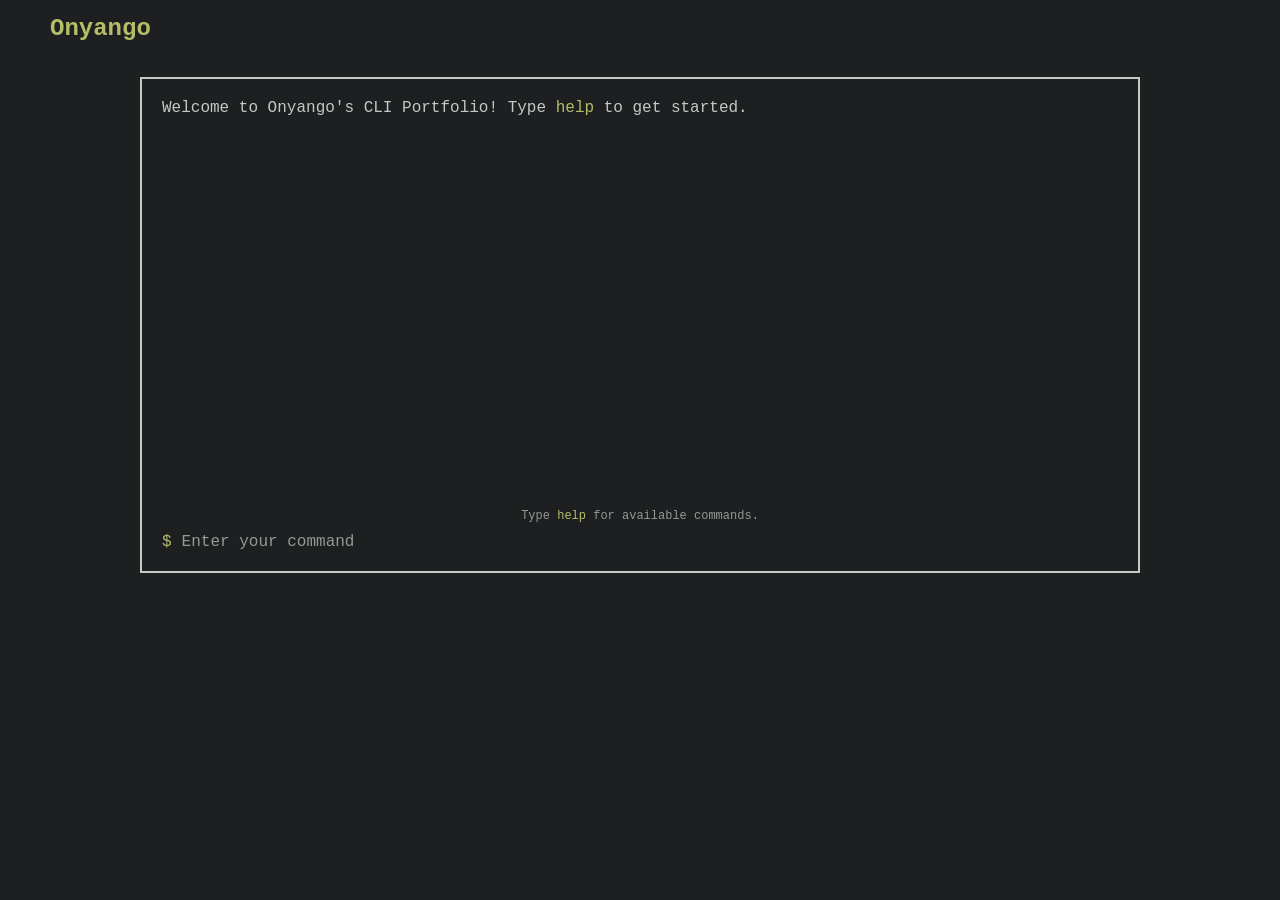
==== index.html @ 654235d7 "Update index.html" ====
<!DOCTYPE html>
<html lang="en">
<head>
  <meta charset="UTF-8">
  <meta name="viewport" content="width=device-width, initial-scale=1.0">
  <meta http-equiv="X-UA-Compatible" content="IE=edge">
  <title>Onyango Dickens</title>
  <link rel="stylesheet" href="styles.css">
</head>
<body>
  <!-- Navigation Bar -->
  <nav class="navbar">
    <div class="nav-left">
      <h1>Onyango</h1>
    </div>
<!--     <div class="nav-right">
      <button class="toggle-button">☰</button>
      <div class="social-icons hidden">
        <a href="#" class="icon"><i class="fab fa-twitter"></i></a>
        <a href="#" class="icon"><i class="fab fa-facebook-f"></i></a>
        <a href="#" class="icon"><i class="fab fa-instagram"></i></a>
      </div>
    </div> -->
  </nav>

  <div class="container">
    <!-- Terminal Section -->
    <div class="terminal">
      <div id="output">
        <p>Welcome to Onyango's CLI Portfolio! Type <span class="highlight">help</span> to get started.</p>
      </div>

      <!-- persistent help hint -->
      <p class="help-hint">Type <span class="highlight">help</span> for available commands.</p>

      <div class="input-line">
        <span class="prompt">$</span>
        <input id="command-input" type="text" autofocus autocomplete="off" placeholder="Enter your command">
      </div>
    </div>
  </div>

  

  <script src="script.js"></script>
</body>
</html>
---- styles.css ----
/* Global styles */
* {
  margin: 0;
  padding: 0;
  box-sizing: border-box;
}

body {
  background-color: #1d1f21;
  color: #c5c8c6;
  font-family: 'Courier New', monospace;
  display: flex;
  flex-direction: column;
  align-items: center;
  height: 100vh;
}

.output-title {
  margin-bottom: 0.5rem;
}

p {
  margin-bottom: 5px;
}

/* Navigation Bar Styling */
.navbar {
  width: 100%;
  display: flex;
  justify-content: space-between;
  align-items: center;
  padding: 15px 50px;
  background-color: transparent;
}

.nav-left h1, .nav-right h2 {
  color: #b5bd68;
  margin: 0;
}

.nav-left h1 {
  font-size: 24px;
}

/* Navigation Bar Styling */
.nav-right {
  display: flex;
  align-items: center;
  gap: 15px; /* Add space between links */
}

.social-icons {
  display: flex;
  gap: 10px;
}

.social-icons .icon {
  color: #b5bd68;
  text-decoration: none;
  font-size: 20px; /* Adjust icon size */
}

.toggle-button {
  background: none;
  border: none;
  color: #b5bd68;
  font-size: 20px; /* Adjust button size */
}

/* Responsive Styles */
@media (min-width: 768px) {
  .toggle-button {
    display: none; /* Hide toggle button on large screens */
  }
}

.hidden {
  display: none; /* Existing hidden class */
}

.container {
  width: 80%;
  max-width: 1000px;
  margin-top: 20px;
}

/* Terminal Styling */
.terminal {
  background-color: #1d1f21;
  border: 2px solid #c5c8c6;
  padding: 20px;
  width: 100%;
}

#output {
  min-height: 400px;
  margin-bottom: 10px;
}

/* Persistent Help Hint Styling */
.help-hint {
  color: #969896;
  font-size: 12px;
  margin-bottom: 10px;
  text-align: center;
}

.input-line {
  display: flex;
  align-items: center;
}

.prompt {
  color: #b5bd68;
  margin-right: 10px;
}

input {
  background-color: #1d1f21;
  color: #c5c8c6;
  border: none;
  outline: none;
  width: 100%;
  font-family: 'Courier New', monospace;
  font-size: 16px;
}

input::placeholder {
  color: #969896;
}

.hidden {
  display: none;
}

.highlight {
  color: #b5bd68;
}
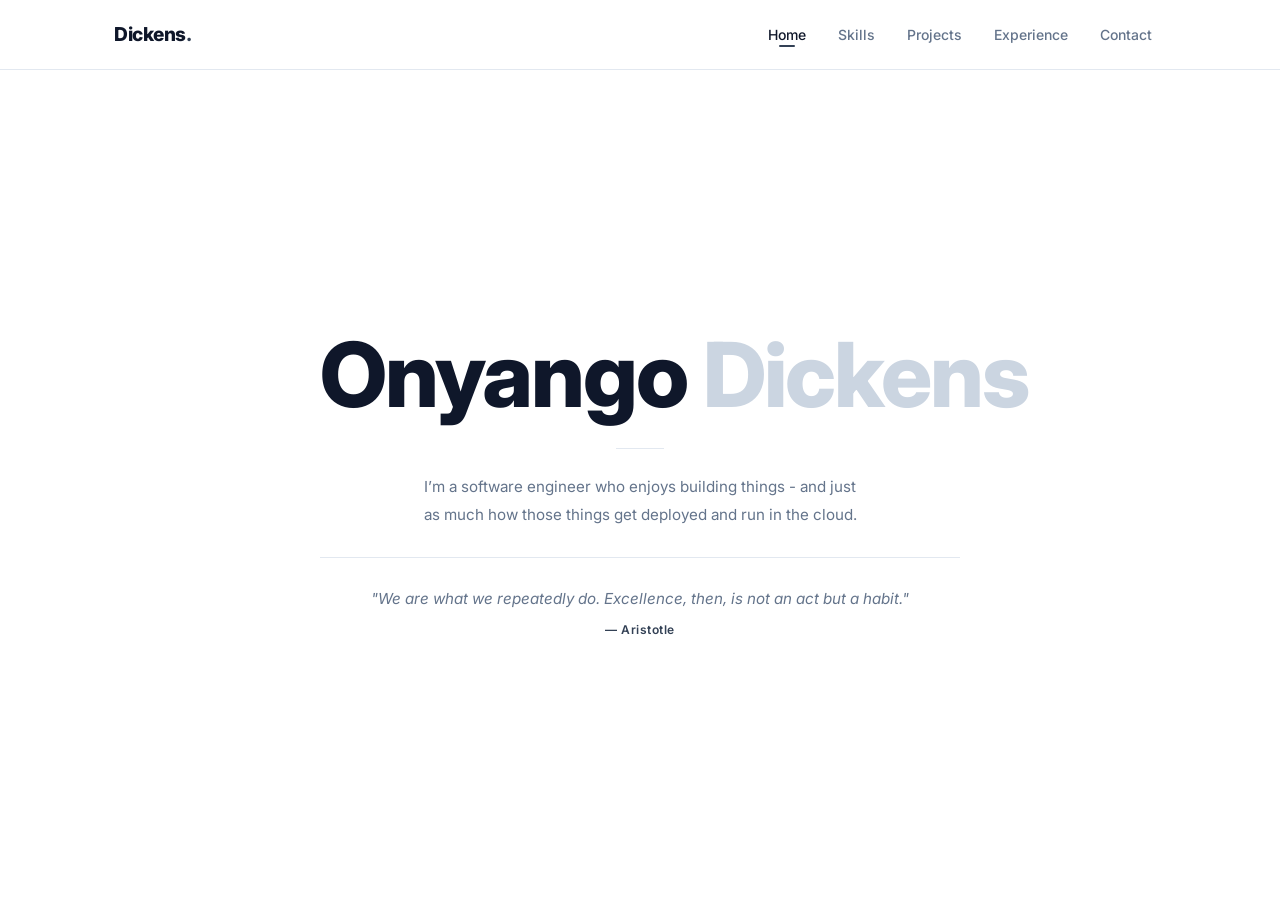
==== commit b182b2d9: "Batman" ====
--- a/index.html
+++ b/index.html
@@ -3,45 +3,59 @@
 <head>
   <meta charset="UTF-8">
   <meta name="viewport" content="width=device-width, initial-scale=1.0">
-  <meta http-equiv="X-UA-Compatible" content="IE=edge">
-  <title>Onyango Dickens</title>
+  <meta name="description" content="Dickens Onyango — Software Engineer passionate about backend development and Cloud/DevOps">
+  <title>Dickens Onyango</title>
+  <link rel="preconnect" href="https://fonts.googleapis.com">
+  <link rel="preconnect" href="https://fonts.gstatic.com" crossorigin>
+  <link href="https://fonts.googleapis.com/css2?family=Inter:wght@300;400;500;600;700;800&display=swap" rel="stylesheet">
   <link rel="stylesheet" href="styles.css">
 </head>
-<body>
-  <!-- Navigation Bar -->
-  <nav class="navbar">
-    <div class="nav-left">
-      <h1>Onyango</h1>
+<body data-page="home">
+
+  <nav class="navbar" id="navbar">
+    <div class="nav-container">
+      <a href="index.html" class="nav-logo">Dickens<span>.</span></a>
+      <button class="nav-toggle" id="navToggle" aria-label="Toggle navigation" aria-expanded="false">
+        <span class="bar"></span>
+        <span class="bar"></span>
+        <span class="bar"></span>
+      </button>
+      <ul class="nav-links" id="navLinks">
+        <li><a href="index.html" data-page="home">Home</a></li>
+        <li><a href="skills.html" data-page="skills">Skills</a></li>
+        <li><a href="projects.html" data-page="projects">Projects</a></li>
+        <li><a href="experience.html" data-page="experience">Experience</a></li>
+        <li><a href="contact.html" data-page="contact">Contact</a></li>
+      </ul>
     </div>
-<!--     <div class="nav-right">
-      <button class="toggle-button">☰</button>
-      <div class="social-icons hidden">
-        <a href="#" class="icon"><i class="fab fa-twitter"></i></a>
-        <a href="#" class="icon"><i class="fab fa-facebook-f"></i></a>
-        <a href="#" class="icon"><i class="fab fa-instagram"></i></a>
+  </nav>
+  <div class="nav-overlay" id="navOverlay"></div>
+
+  <main>
+    <section class="hero">
+      <div class="hero-inner">
+
+        <h1 class="hero-name">Onyango <em>Dickens</em></h1>
+
+        <div class="hero-rule"></div>
+
+        <p class="hero-bio">
+          I’m a software engineer who enjoys building things - and just as much how those things get deployed and run in the cloud.
+        </p>
+
+        <blockquote class="hero-quote">
+          "We are what we repeatedly do. Excellence, then, is not an act but a habit."
+          <cite>— Aristotle       </cite>
+        </blockquote>
+
       </div>
-    </div> -->
-  </nav>
+    </section>
+  </main>
 
-  <div class="container">
-    <!-- Terminal Section -->
-    <div class="terminal">
-      <div id="output">
-        <p>Welcome to Onyango's CLI Portfolio! Type <span class="highlight">help</span> to get started.</p>
-      </div>
+  <footer>
+    <p>© 2026 Dickens Onyango &nbsp;·&nbsp; Built with care &nbsp;·&nbsp; <a href="contact.html">Say hello</a></p>
+  </footer>
 
-      <!-- persistent help hint -->
-      <p class="help-hint">Type <span class="highlight">help</span> for available commands.</p>
-
-      <div class="input-line">
-        <span class="prompt">$</span>
-        <input id="command-input" type="text" autofocus autocomplete="off" placeholder="Enter your command">
-      </div>
-    </div>
-  </div>
-
-  
-
-  <script src="script.js"></script>
+  <script src="main.js"></script>
 </body>
 </html>
--- a/styles.css
+++ b/styles.css
@@ -1,138 +1,801 @@
-/* Global styles */
-* {
-  margin: 0;
-  padding: 0;
-  box-sizing: border-box;
-}
-
+/* ===== ROOT & RESET ===== */
+:root {
+  --bg: #ffffff;
+  --bg-alt: #f8fafc;
+  --bg-dark: #0f172a;
+  --text: #0f172a;
+  --text-muted: #64748b;
+  --text-inv: #ffffff;
+  --accent: #334155;
+  --accent-d: #1e293b;
+  --accent-l: #f1f5f9;
+  --accent2: #64748b;
+  --border: #e2e8f0;
+  --card: #ffffff;
+  --nav-h: 70px;
+  --max: 1100px;
+  --r: 12px;
+  --r-sm: 8px;
+  --shadow-sm: 0 1px 4px rgba(0,0,0,0.06);
+  --shadow: 0 4px 24px rgba(51,65,85,0.10);
+  --shadow-lg: 0 20px 40px rgba(51,65,85,0.15);
+  --t: 0.25s ease;
+}
+
+*, *::before, *::after { margin: 0; padding: 0; box-sizing: border-box; }
+html { scroll-behavior: smooth; }
 body {
-  background-color: #1d1f21;
-  color: #c5c8c6;
-  font-family: 'Courier New', monospace;
+  font-family: 'Inter', -apple-system, BlinkMacSystemFont, 'Segoe UI', sans-serif;
+  color: var(--text);
+  background: var(--bg);
+  line-height: 1.7;
+  min-height: 100vh;
   display: flex;
   flex-direction: column;
+}
+a { text-decoration: none; color: inherit; }
+ul { list-style: none; }
+img { max-width: 100%; display: block; }
+
+/* ===== NAVBAR ===== */
+.navbar {
+  position: fixed;
+  top: 0; left: 0; right: 0;
+  height: var(--nav-h);
+  z-index: 100;
+  background: rgba(255,255,255,0.92);
+  backdrop-filter: blur(16px);
+  -webkit-backdrop-filter: blur(16px);
+  border-bottom: 1px solid var(--border);
+  transition: box-shadow var(--t);
+}
+.navbar.scrolled { box-shadow: var(--shadow); }
+
+.nav-container {
+  max-width: var(--max);
+  margin: 0 auto;
+  padding: 0 24px;
+  height: 100%;
+  display: flex;
   align-items: center;
-  height: 100vh;
-}
-
-.output-title {
-  margin-bottom: 0.5rem;
-}
-
-p {
-  margin-bottom: 5px;
-}
-
-/* Navigation Bar Styling */
-.navbar {
-  width: 100%;
-  display: flex;
   justify-content: space-between;
+}
+.nav-logo {
+  font-size: 1.2rem;
+  font-weight: 800;
+  letter-spacing: -0.5px;
+  color: var(--text);
+  white-space: nowrap;
+}
+.nav-logo span { color: var(--accent); }
+
+.nav-links {
+  display: flex;
   align-items: center;
-  padding: 15px 50px;
-  background-color: transparent;
-}
-
-.nav-left h1, .nav-right h2 {
-  color: #b5bd68;
-  margin: 0;
-}
-
-.nav-left h1 {
-  font-size: 24px;
-}
-
-/* Navigation Bar Styling */
-.nav-right {
-  display: flex;
-  align-items: center;
-  gap: 15px; /* Add space between links */
-}
-
-.social-icons {
-  display: flex;
-  gap: 10px;
-}
-
-.social-icons .icon {
-  color: #b5bd68;
-  text-decoration: none;
-  font-size: 20px; /* Adjust icon size */
-}
-
-.toggle-button {
+  gap: 4px;
+}
+.nav-links a {
+  padding: 6px 14px;
+  border-radius: var(--r-sm);
+  font-size: 0.875rem;
+  font-weight: 500;
+  color: var(--text-muted);
+  transition: var(--t);
+  white-space: nowrap;
+}
+.nav-links a {
+  position: relative;
+}
+.nav-links a::after {
+  content: '';
+  position: absolute;
+  bottom: 2px;
+  left: 50%;
+  transform: translateX(-50%);
+  width: 16px;
+  height: 2px;
+  background: var(--accent);
+  border-radius: 2px;
+  opacity: 0;
+  transition: opacity var(--t);
+}
+.nav-links a:hover {
+  color: var(--accent);
+}
+.nav-links a:hover::after {
+  opacity: 0.45;
+}
+.nav-links a.active {
+  color: var(--text);
+}
+.nav-links a.active::after {
+  opacity: 1;
+}
+
+.nav-toggle {
+  display: none;
+  flex-direction: column;
+  gap: 5px;
   background: none;
   border: none;
-  color: #b5bd68;
-  font-size: 20px; /* Adjust button size */
-}
-
-/* Responsive Styles */
-@media (min-width: 768px) {
-  .toggle-button {
-    display: none; /* Hide toggle button on large screens */
+  cursor: pointer;
+  padding: 4px;
+}
+.bar {
+  display: block;
+  width: 22px;
+  height: 2px;
+  background: var(--text);
+  border-radius: 2px;
+  transition: var(--t);
+}
+.nav-toggle.open .bar:nth-child(1) { transform: translateY(7px) rotate(45deg); }
+.nav-toggle.open .bar:nth-child(2) { opacity: 0; }
+.nav-toggle.open .bar:nth-child(3) { transform: translateY(-7px) rotate(-45deg); }
+
+/* ===== LAYOUT ===== */
+main { flex: 1; padding-top: var(--nav-h); }
+
+.page-header {
+  text-align: center;
+  padding: 56px 24px 8px;
+  max-width: var(--max);
+  margin: 0 auto;
+}
+.page-header h1 {
+  font-size: clamp(2rem, 5vw, 2.8rem);
+  font-weight: 800;
+  letter-spacing: -1.5px;
+  margin-bottom: 12px;
+}
+.page-header h1 .hl { color: var(--accent); }
+.page-header p {
+  font-size: 1.05rem;
+  color: var(--text-muted);
+  max-width: 520px;
+  margin: 0 auto;
+  line-height: 1.75;
+}
+
+/* ===== BUTTONS ===== */
+.btn {
+  display: inline-flex;
+  align-items: center;
+  gap: 8px;
+  padding: 12px 24px;
+  border-radius: var(--r-sm);
+  font-size: 0.9rem;
+  font-weight: 600;
+  cursor: pointer;
+  transition: var(--t);
+  border: 2px solid transparent;
+  white-space: nowrap;
+  font-family: inherit;
+}
+.btn-primary {
+  background: var(--accent);
+  color: var(--text-inv);
+  border-color: var(--accent);
+}
+.btn-primary:hover {
+  background: var(--accent-d);
+  border-color: var(--accent-d);
+  transform: translateY(-2px);
+  box-shadow: 0 8px 20px rgba(51,65,85,0.25);
+}
+.btn-dark {
+  background: var(--bg-dark);
+  color: var(--text-inv);
+  border-color: var(--bg-dark);
+}
+.btn-dark:hover {
+  background: #1e293b;
+  transform: translateY(-2px);
+  box-shadow: 0 8px 20px rgba(15,23,42,0.3);
+}
+.btn-outline {
+  background: transparent;
+  color: var(--text);
+  border-color: var(--border);
+}
+.btn-outline:hover {
+  border-color: var(--accent);
+  color: var(--accent);
+  transform: translateY(-2px);
+}
+.btn-light {
+  background: #f8fafc;
+  color: #0f172a;
+  border-color: #f8fafc;
+}
+.btn-light:hover {
+  background: #e2e8f0;
+  border-color: #e2e8f0;
+  transform: translateY(-2px);
+  box-shadow: 0 8px 20px rgba(248,250,252,0.12);
+}
+.btn-ghost {
+  background: transparent;
+  color: #94a3b8;
+  border-color: #1e293b;
+}
+.btn-ghost:hover {
+  border-color: #475569;
+  color: #e2e8f0;
+  transform: translateY(-2px);
+}
+
+/* ===== HERO ===== */
+body[data-page="home"] { overflow: hidden; }
+body[data-page="home"] footer { display: none; }
+
+.hero {
+  height: calc(100vh - var(--nav-h));
+  display: flex;
+  align-items: center;
+  justify-content: center;
+  background: var(--bg);
+  padding: 40px 24px;
+  text-align: center;
+  overflow: hidden;
+}
+.hero-inner {
+  max-width: 640px;
+  width: 100%;
+}
+.hero-name {
+  font-size: clamp(1.8rem, 7vw, 5.8rem);
+  font-weight: 800;
+  letter-spacing: -2px;
+  line-height: 1;
+  color: var(--text);
+  margin-bottom: 28px;
+  white-space: nowrap;
+}
+.hero-name em {
+  font-style: normal;
+  color: #cbd5e1;
+}
+.hero-rule {
+  width: 48px;
+  height: 1px;
+  background: var(--border);
+  margin: 0 auto 24px;
+}
+
+.hero-bio {
+  font-size: 0.95rem;
+  color: var(--text-muted);
+  max-width: 440px;
+  margin: 0 auto 28px;
+  line-height: 1.85;
+}
+.hero-quote {
+  margin-top: 28px;
+  padding-top: 28px;
+  border-top: 1px solid var(--border);
+  font-size: clamp(0.82rem, 2vw, 0.95rem);
+  color: var(--text-muted);
+  font-style: italic;
+  line-height: 1.7;
+}
+.hero-quote cite {
+  display: block;
+  margin-top: 8px;
+  font-size: 0.75rem;
+  font-style: normal;
+  font-weight: 600;
+  color: var(--accent);
+  letter-spacing: 0.5px;
+}
+
+/* ===== SKILLS ===== */
+.skills-grid {
+  display: grid;
+  grid-template-columns: repeat(auto-fill, minmax(280px, 1fr));
+  gap: 24px;
+  padding: 48px 24px 40px;
+  max-width: var(--max);
+  margin: 0 auto;
+}
+.skill-category {
+  background: var(--card);
+  border: 1px solid var(--border);
+  border-radius: var(--r);
+  padding: 28px;
+  box-shadow: var(--shadow-sm);
+  transition: var(--t);
+}
+.skill-category:hover { transform: translateY(-4px); box-shadow: var(--shadow); }
+.skill-cat-header { display: flex; align-items: center; gap: 12px; margin-bottom: 22px; }
+.skill-cat-icon {
+  width: 42px; height: 42px;
+  border-radius: var(--r-sm);
+  background: var(--accent-l);
+  display: flex; align-items: center; justify-content: center;
+  font-size: 1.25rem; flex-shrink: 0;
+}
+.skill-cat-title { font-size: 0.95rem; font-weight: 700; }
+.skill-cat-sub { font-size: 0.75rem; color: var(--text-muted); }
+.skill-list { display: flex; flex-direction: column; gap: 14px; }
+.skill-name-row { display: flex; justify-content: space-between; align-items: baseline; margin-bottom: 4px; }
+.skill-name { font-size: 0.875rem; font-weight: 600; }
+.skill-level { font-size: 0.72rem; color: var(--text-muted); }
+.skill-bar { height: 5px; background: var(--bg-alt); border-radius: 99px; overflow: hidden; margin-bottom: 4px; }
+.skill-fill {
+  height: 100%;
+  background: linear-gradient(to right, var(--accent), var(--accent2));
+  border-radius: 99px;
+  width: 0;
+  transition: width 1.2s cubic-bezier(0.4,0,0.2,1);
+}
+.skill-desc { font-size: 0.765rem; color: var(--text-muted); line-height: 1.5; }
+
+.section-label {
+  text-align: center;
+  font-size: 0.72rem;
+  font-weight: 700;
+  text-transform: uppercase;
+  letter-spacing: 2.5px;
+  color: var(--accent);
+  padding: 32px 24px 12px;
+}
+
+.soft-grid {
+  display: grid;
+  grid-template-columns: repeat(auto-fill, minmax(220px, 1fr));
+  gap: 16px;
+  padding: 0 24px 80px;
+  max-width: var(--max);
+  margin: 0 auto;
+}
+.soft-card {
+  background: var(--card);
+  border: 1px solid var(--border);
+  border-radius: var(--r);
+  padding: 20px;
+  display: flex; gap: 14px; align-items: flex-start;
+  box-shadow: var(--shadow-sm);
+  transition: var(--t);
+}
+.soft-card:hover { transform: translateY(-3px); box-shadow: var(--shadow); }
+.soft-icon { font-size: 1.4rem; flex-shrink: 0; margin-top: 1px; }
+.soft-name { font-size: 0.88rem; font-weight: 700; margin-bottom: 3px; }
+.soft-desc { font-size: 0.775rem; color: var(--text-muted); line-height: 1.5; }
+
+/* ===== PROJECTS ===== */
+.proj-list {
+  max-width: 860px;
+  margin: 0 auto;
+  padding: 0 24px 80px;
+  border-top: 1px solid var(--border);
+}
+.proj-item {
+  display: grid;
+  grid-template-columns: 32px 1fr;
+  gap: 0 20px;
+  padding: 28px 0;
+  border-bottom: 1px solid var(--border);
+}
+.proj-num {
+  font-size: 0.7rem;
+  font-weight: 700;
+  color: var(--text-muted);
+  opacity: 0.4;
+  padding-top: 3px;
+  letter-spacing: 0.5px;
+}
+.proj-top {
+  display: flex;
+  align-items: center;
+  gap: 12px;
+  flex-wrap: wrap;
+  margin-bottom: 10px;
+}
+.proj-name {
+  font-size: 1rem;
+  font-weight: 700;
+  margin: 0;
+  white-space: nowrap;
+}
+.proj-wip {
+  font-size: 0.65rem;
+  font-weight: 600;
+  color: var(--accent);
+  border: 1px solid var(--border);
+  border-radius: 99px;
+  padding: 2px 8px;
+  vertical-align: middle;
+  margin-left: 8px;
+  letter-spacing: 0.02em;
+  text-transform: uppercase;
+}
+.proj-chips { display: flex; gap: 6px; flex-wrap: wrap; }
+.proj-actions {
+  display: flex;
+  gap: 16px;
+  margin-left: auto;
+}
+.proj-link {
+  display: inline-flex;
+  align-items: center;
+  gap: 5px;
+  font-size: 0.8rem;
+  font-weight: 600;
+  color: var(--text-muted);
+  transition: color 0.2s ease;
+}
+.proj-link:hover { color: var(--text); }
+.proj-desc {
+  font-size: 0.875rem;
+  color: var(--text-muted);
+  line-height: 1.75;
+}
+
+@media (max-width: 600px) {
+  .proj-top { gap: 8px; }
+  .proj-actions { margin-left: 0; }
+}
+
+/* ===== EXPERIENCE TIMELINE ===== */
+.tl-wrap {
+  max-width: 680px;
+  margin: 0 auto;
+  padding: 0 24px 80px;
+}
+
+.tl-item {
+  position: relative;
+  padding-left: 24px;
+  padding-bottom: 40px;
+}
+.tl-item:last-child { padding-bottom: 0; }
+.tl-item::before {
+  content: '';
+  position: absolute;
+  left: 3px;
+  top: 13px;
+  bottom: 0;
+  width: 1px;
+  background: var(--border);
+}
+.tl-item:last-child::before { display: none; }
+.tl-dot {
+  position: absolute;
+  left: 0;
+  top: 5px;
+  width: 7px;
+  height: 7px;
+  border-radius: 50%;
+  background: var(--accent);
+}
+
+/* Multi-role: company as parent header */
+.tl-company-head {
+  display: flex;
+  align-items: baseline;
+  justify-content: space-between;
+  gap: 12px;
+  flex-wrap: wrap;
+  margin-bottom: 14px;
+}
+.tl-company-name {
+  font-size: 0.95rem;
+  font-weight: 700;
+  color: var(--text);
+}
+.tl-tenure {
+  font-size: 0.75rem;
+  color: var(--text-muted);
+  white-space: nowrap;
+}
+
+/* Nested roles — stacked under company, no border */
+.tl-roles {
+  display: flex;
+  flex-direction: column;
+}
+.tl-role-item {
+  padding: 14px 0;
+  border-top: 1px solid var(--border);
+}
+.tl-role-item:last-child { padding-bottom: 0; }
+.tl-role-header {
+  display: flex;
+  align-items: baseline;
+  justify-content: space-between;
+  gap: 12px;
+  flex-wrap: wrap;
+  margin-bottom: 6px;
+}
+.tl-role-title {
+  font-size: 0.875rem;
+  font-weight: 600;
+  color: var(--text);
+}
+.tl-date {
+  font-size: 0.75rem;
+  color: var(--text-muted);
+  white-space: nowrap;
+}
+
+/* Single-role entry */
+.tl-single-head {
+  display: flex;
+  align-items: baseline;
+  justify-content: space-between;
+  gap: 12px;
+  flex-wrap: wrap;
+  margin-bottom: 4px;
+}
+.tl-company-sub {
+  display: block;
+  font-size: 0.8rem;
+  color: var(--text-muted);
+  font-weight: 500;
+  margin-bottom: 10px;
+}
+
+.tl-desc {
+  font-size: 0.875rem;
+  color: var(--text-muted);
+  line-height: 1.75;
+  margin-bottom: 8px;
+}
+.tl-achievements {
+  list-style: none;
+  display: flex;
+  flex-direction: column;
+  gap: 6px;
+}
+.tl-achievements li {
+  font-size: 0.845rem;
+  color: var(--text-muted);
+  line-height: 1.6;
+  padding-left: 14px;
+  position: relative;
+}
+.tl-achievements li::before {
+  content: '–';
+  position: absolute;
+  left: 0;
+  color: var(--text-muted);
+}
+
+@media (max-width: 540px) {
+  .tl-company-head, .tl-single-head, .tl-role-header { flex-direction: column; gap: 2px; }
+}
+
+/* ===== CONTACT ===== */
+body[data-page="contact"] main {
+  display: flex;
+  align-items: center;
+  justify-content: center;
+  padding: 40px 24px;
+}
+.contact-wrap {
+  width: 100%;
+  max-width: 440px;
+}
+.contact-head { margin-bottom: 28px; }
+.contact-head h1 {
+  font-size: clamp(1.8rem, 5vw, 2.6rem);
+  font-weight: 800;
+  letter-spacing: -1.5px;
+  line-height: 1.1;
+  margin-bottom: 10px;
+}
+.contact-head h1 em { font-style: normal; color: #cbd5e1; }
+.contact-head p { font-size: 0.925rem; color: var(--text-muted); line-height: 1.75; }
+.contact-rule { width: 40px; height: 1px; background: var(--border); margin: 24px 0; }
+.contact-items { display: flex; flex-direction: column; gap: 18px; margin-bottom: 28px; }
+.contact-item { display: flex; align-items: center; gap: 14px; }
+.c-icon {
+  width: 38px; height: 38px; flex-shrink: 0;
+  border-radius: var(--r-sm); background: var(--accent-l);
+  display: flex; align-items: center; justify-content: center;
+  color: var(--accent);
+}
+.c-label { font-size: 0.68rem; font-weight: 700; text-transform: uppercase; letter-spacing: 1px; color: var(--text-muted); margin-bottom: 2px; }
+.c-value { font-weight: 600; font-size: 0.9rem; }
+a.c-value { transition: var(--t); }
+a.c-value:hover { color: var(--accent); }
+
+/* ===== FOOTER ===== */
+footer {
+  text-align: center;
+  padding: 20px 24px;
+  font-size: 0.8rem;
+  color: var(--text-muted);
+  border-top: 1px solid var(--border);
+  margin-top: auto;
+}
+footer a { color: var(--accent); }
+
+/* ===== ANIMATIONS ===== */
+.fade-up {
+  opacity: 0;
+  transform: translateY(24px);
+  transition: opacity 0.6s ease, transform 0.6s ease;
+}
+.fade-up.visible { opacity: 1; transform: translateY(0); }
+
+/* ===== NAV OVERLAY ===== */
+.nav-overlay {
+  display: none;
+  position: fixed;
+  inset: 0;
+  background: rgba(15,23,42,0.35);
+  backdrop-filter: blur(2px);
+  -webkit-backdrop-filter: blur(2px);
+  z-index: 99;
+  opacity: 0;
+  transition: opacity var(--t);
+}
+.nav-overlay.open { opacity: 1; }
+body.nav-open { overflow: hidden; }
+
+/* ===== RESPONSIVE ===== */
+@media (max-width: 800px) {
+  .nav-overlay { display: block; pointer-events: none; }
+  .nav-overlay.open { pointer-events: auto; }
+
+  .nav-toggle { display: flex; }
+  .nav-links {
+    position: fixed;
+    top: var(--nav-h); left: 0; right: 0;
+    flex-direction: column;
+    background: rgba(255,255,255,0.98);
+    backdrop-filter: blur(20px);
+    -webkit-backdrop-filter: blur(20px);
+    border-bottom: 1px solid var(--border);
+    padding: 8px 16px 24px;
+    gap: 2px;
+    box-shadow: var(--shadow-lg);
+    z-index: 100;
+    /* hidden state */
+    opacity: 0;
+    transform: translateY(-10px);
+    pointer-events: none;
+    visibility: hidden;
+    transition: opacity 0.22s ease, transform 0.22s ease, visibility 0s linear 0.22s;
   }
-}
-
-.hidden {
-  display: none; /* Existing hidden class */
-}
-
-.container {
-  width: 80%;
-  max-width: 1000px;
-  margin-top: 20px;
-}
-
-/* Terminal Styling */
-.terminal {
-  background-color: #1d1f21;
-  border: 2px solid #c5c8c6;
-  padding: 20px;
-  width: 100%;
-}
-
-#output {
-  min-height: 400px;
-  margin-bottom: 10px;
-}
-
-/* Persistent Help Hint Styling */
-.help-hint {
-  color: #969896;
-  font-size: 12px;
-  margin-bottom: 10px;
-  text-align: center;
-}
-
-.input-line {
-  display: flex;
+  .nav-links.open {
+    opacity: 1;
+    transform: translateY(0);
+    pointer-events: auto;
+    visibility: visible;
+    transition: opacity 0.22s ease, transform 0.22s ease, visibility 0s linear 0s;
+  }
+  .nav-links li {
+    opacity: 0;
+    transform: translateY(-6px);
+    transition: opacity 0.18s ease, transform 0.18s ease;
+  }
+  .nav-links.open li { opacity: 1; transform: translateY(0); }
+  .nav-links.open li:nth-child(1) { transition-delay: 0.04s; }
+  .nav-links.open li:nth-child(2) { transition-delay: 0.08s; }
+  .nav-links.open li:nth-child(3) { transition-delay: 0.12s; }
+  .nav-links.open li:nth-child(4) { transition-delay: 0.16s; }
+  .nav-links.open li:nth-child(5) { transition-delay: 0.20s; }
+  .nav-links.open li:nth-child(6) { transition-delay: 0.24s; }
+  .nav-links.open li:nth-child(7) { transition-delay: 0.28s; }
+
+  .nav-links a {
+    padding: 13px 16px;
+    font-size: 0.95rem;
+    border-radius: var(--r-sm);
+    display: flex;
+    align-items: center;
+  }
+  .nav-links a::after { bottom: 8px; width: 18px; }
+  .nav-links a.active { background: none; color: var(--text); }
+  .nav-links li + li { border-top: none; }
+  .nav-links li:last-child {
+    border-top: none;
+    margin-top: 4px;
+    padding-top: 4px;
+  }
+
+  .hero { padding: 60px 24px; }
+  .hero-name { letter-spacing: -2px; }
+  .hero-stats { gap: 32px; }
+
+}
+
+@media (max-width: 540px) {
+  .hero-stats { gap: 8px; }
+  .stat-card { padding: 12px 14px; }
+  .stat-number { font-size: 1.15rem; }
+.page-header { padding: 36px 20px 8px; }
+}
+
+/* ===== SKILLS — TABLE LAYOUT ===== */
+.sk-header {
+  max-width: 760px;
+  margin: 0 auto;
+  padding: 56px 24px 40px;
+}
+.sk-eyebrow {
+  font-size: 0.72rem;
+  font-weight: 700;
+  text-transform: uppercase;
+  letter-spacing: 2.5px;
+  color: var(--accent);
+  margin-bottom: 14px;
+}
+.sk-title {
+  font-size: clamp(2rem, 5vw, 3rem);
+  font-weight: 800;
+  letter-spacing: -1.5px;
+  color: var(--text);
+}
+
+.sk-table {
+  max-width: 760px;
+  margin: 0 auto;
+  padding: 0 24px 80px;
+  border-top: 1px solid var(--border);
+}
+
+.sk-row {
+  display: grid;
+  grid-template-columns: 32px 148px 1fr;
   align-items: center;
-}
-
-.prompt {
-  color: #b5bd68;
-  margin-right: 10px;
-}
-
-input {
-  background-color: #1d1f21;
-  color: #c5c8c6;
-  border: none;
-  outline: none;
-  width: 100%;
-  font-family: 'Courier New', monospace;
-  font-size: 16px;
-}
-
-input::placeholder {
-  color: #969896;
-}
-
-.hidden {
-  display: none;
-}
-
-.highlight {
-  color: #b5bd68;
-}
+  gap: 24px;
+  padding: 26px 0;
+  border-bottom: 1px solid var(--border);
+}
+
+.sk-num {
+  font-size: 0.7rem;
+  font-weight: 700;
+  color: var(--text-muted);
+  opacity: 0.4;
+  letter-spacing: 0.5px;
+}
+
+.sk-cat {
+  font-size: 0.8rem;
+  font-weight: 700;
+  color: var(--text);
+  text-transform: uppercase;
+  letter-spacing: 1px;
+}
+
+.sk-tags {
+  display: flex;
+  flex-wrap: wrap;
+  gap: 8px;
+}
+
+.sk-tag {
+  padding: 3px 12px;
+  border: 1.5px solid var(--border);
+  border-radius: 99px;
+  font-size: 0.72rem;
+  font-weight: 600;
+  color: var(--text-muted);
+  background: var(--bg-alt);
+  transition: border-color 0.2s ease, color 0.2s ease, background-color 0.2s ease;
+  cursor: default;
+  white-space: nowrap;
+}
+
+.sk-row:hover .sk-tag {
+  border-color: var(--accent);
+  color: var(--accent-d);
+  background: var(--accent-l);
+}
+
+@media (max-width: 600px) {
+  .sk-row {
+    grid-template-columns: 28px 1fr;
+    grid-template-rows: auto auto;
+    gap: 12px 16px;
+    padding: 20px 0;
+  }
+  .sk-tags {
+    grid-column: 1 / -1;
+  }
+}
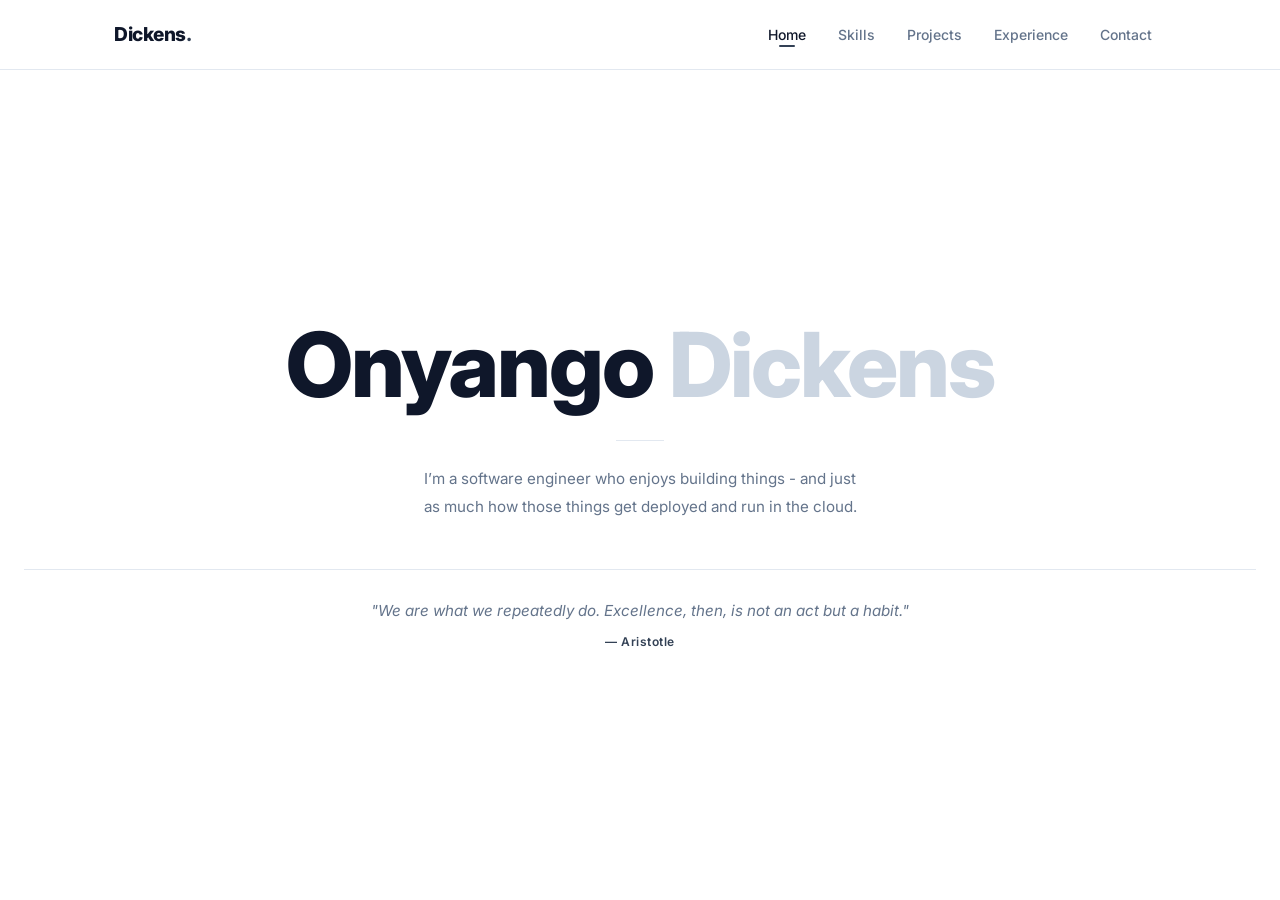
==== commit 19662b18: "batman" ====
--- a/index.html
+++ b/index.html
@@ -25,7 +25,7 @@
         <li><a href="skills.html" data-page="skills">Skills</a></li>
         <li><a href="projects.html" data-page="projects">Projects</a></li>
         <li><a href="experience.html" data-page="experience">Experience</a></li>
-        <li><a href="contact.html" data-page="contact">Contact</a></li>
+<li><a href="contact.html" data-page="contact">Contact</a></li>
       </ul>
     </div>
   </nav>
--- a/styles.css
+++ b/styles.css
@@ -240,17 +240,17 @@
   overflow: hidden;
 }
 .hero-inner {
-  max-width: 640px;
   width: 100%;
+  text-align: center;
 }
 .hero-name {
   font-size: clamp(1.8rem, 7vw, 5.8rem);
   font-weight: 800;
   letter-spacing: -2px;
-  line-height: 1;
+  line-height: 1.05;
   color: var(--text);
+  white-space: nowrap;
   margin-bottom: 28px;
-  white-space: nowrap;
 }
 .hero-name em {
   font-style: normal;
@@ -271,7 +271,7 @@
   line-height: 1.85;
 }
 .hero-quote {
-  margin-top: 28px;
+  margin-top: 48px;
   padding-top: 28px;
   border-top: 1px solid var(--border);
   font-size: clamp(0.82rem, 2vw, 0.95rem);
@@ -434,7 +434,8 @@
 
 @media (max-width: 600px) {
   .proj-top { gap: 8px; }
-  .proj-actions { margin-left: 0; }
+  .proj-actions { margin-left: 0; width: 100%; }
+  .proj-link { text-decoration: underline; }
 }
 
 /* ===== EXPERIENCE TIMELINE ===== */
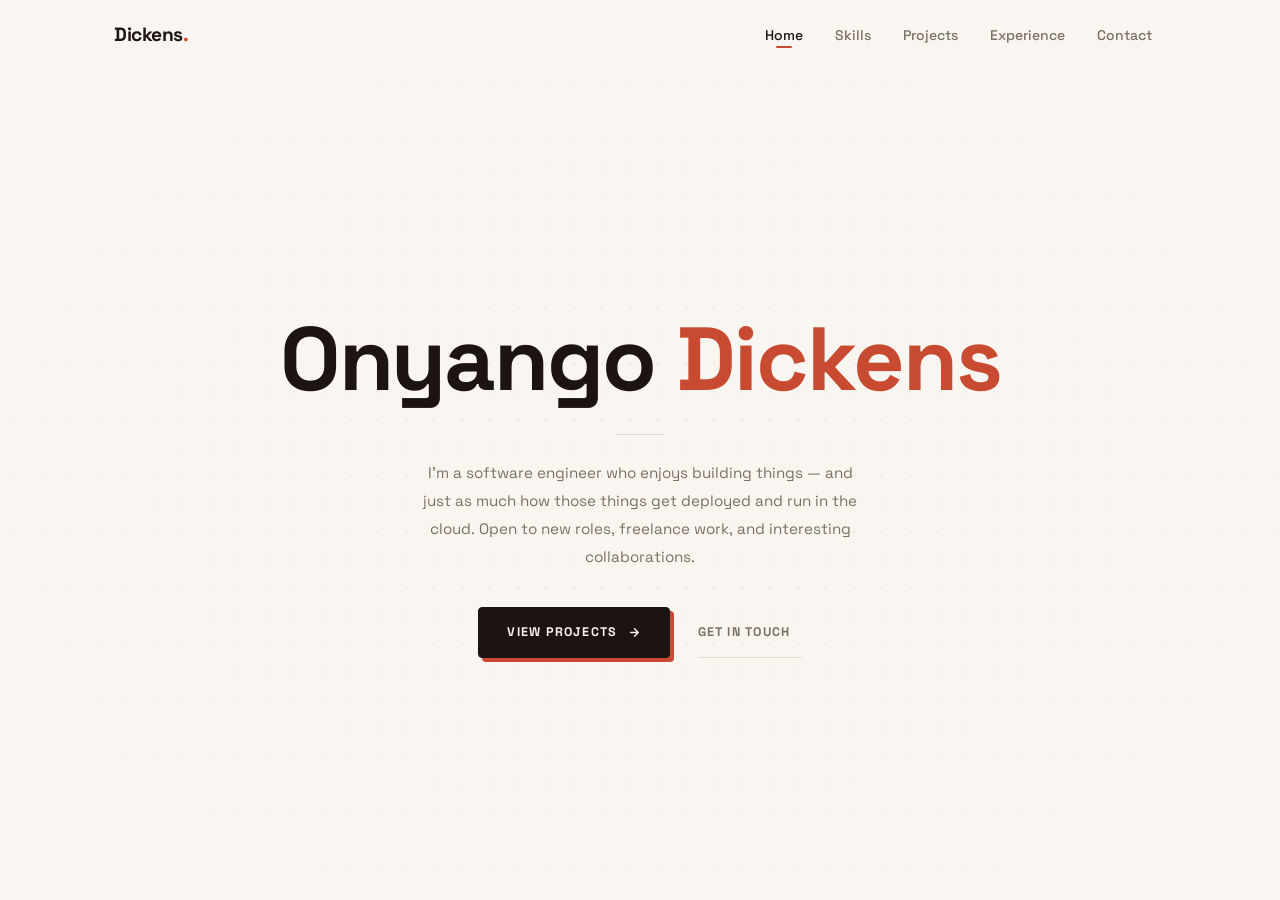
==== commit fc2120f6: "Batman" ====
--- a/index.html
+++ b/index.html
@@ -7,7 +7,7 @@
   <title>Dickens Onyango</title>
   <link rel="preconnect" href="https://fonts.googleapis.com">
   <link rel="preconnect" href="https://fonts.gstatic.com" crossorigin>
-  <link href="https://fonts.googleapis.com/css2?family=Inter:wght@300;400;500;600;700;800&display=swap" rel="stylesheet">
+  <link href="https://fonts.googleapis.com/css2?family=Space+Grotesk:wght@300;400;500;600;700&display=swap" rel="stylesheet">
   <link rel="stylesheet" href="styles.css">
 </head>
 <body data-page="home">
@@ -15,18 +15,20 @@
   <nav class="navbar" id="navbar">
     <div class="nav-container">
       <a href="index.html" class="nav-logo">Dickens<span>.</span></a>
-      <button class="nav-toggle" id="navToggle" aria-label="Toggle navigation" aria-expanded="false">
-        <span class="bar"></span>
-        <span class="bar"></span>
-        <span class="bar"></span>
-      </button>
-      <ul class="nav-links" id="navLinks">
-        <li><a href="index.html" data-page="home">Home</a></li>
-        <li><a href="skills.html" data-page="skills">Skills</a></li>
-        <li><a href="projects.html" data-page="projects">Projects</a></li>
-        <li><a href="experience.html" data-page="experience">Experience</a></li>
-<li><a href="contact.html" data-page="contact">Contact</a></li>
-      </ul>
+      <div class="nav-right">
+        <ul class="nav-links" id="navLinks">
+          <li><a href="index.html" data-page="home">Home</a></li>
+          <li><a href="skills.html" data-page="skills">Skills</a></li>
+          <li><a href="projects.html" data-page="projects">Projects</a></li>
+          <li><a href="experience.html" data-page="experience">Experience</a></li>
+          <li><a href="contact.html" data-page="contact">Contact</a></li>
+        </ul>
+        <button class="nav-toggle" id="navToggle" aria-label="Toggle navigation" aria-expanded="false">
+          <span class="bar"></span>
+          <span class="bar"></span>
+          <span class="bar"></span>
+        </button>
+      </div>
     </div>
   </nav>
   <div class="nav-overlay" id="navOverlay"></div>
@@ -40,22 +42,21 @@
         <div class="hero-rule"></div>
 
         <p class="hero-bio">
-          I’m a software engineer who enjoys building things - and just as much how those things get deployed and run in the cloud.
+          I'm a software engineer who enjoys building things — and just as much how those things get deployed and run in the cloud. Open to new roles, freelance work, and interesting collaborations.
         </p>
 
-        <blockquote class="hero-quote">
-          "We are what we repeatedly do. Excellence, then, is not an act but a habit."
-          <cite>— Aristotle       </cite>
-        </blockquote>
+        <div class="hero-actions">
+          <a href="projects.html" class="btn-hero-primary">
+            View Projects
+            <svg width="13" height="13" viewBox="0 0 24 24" fill="none" stroke="currentColor" stroke-width="2.5" stroke-linecap="round" stroke-linejoin="round"><path d="M5 12h14M12 5l7 7-7 7"/></svg>
+          </a>
+          <a href="contact.html" class="btn-hero-secondary">Get in Touch</a>
+        </div>
 
       </div>
     </section>
   </main>
 
-  <footer>
-    <p>© 2026 Dickens Onyango &nbsp;·&nbsp; Built with care &nbsp;·&nbsp; <a href="contact.html">Say hello</a></p>
-  </footer>
-
   <script src="main.js"></script>
 </body>
 </html>
--- a/styles.css
+++ b/styles.css
@@ -1,31 +1,31 @@
 /* ===== ROOT & RESET ===== */
 :root {
-  --bg: #ffffff;
-  --bg-alt: #f8fafc;
-  --bg-dark: #0f172a;
-  --text: #0f172a;
-  --text-muted: #64748b;
-  --text-inv: #ffffff;
-  --accent: #334155;
-  --accent-d: #1e293b;
-  --accent-l: #f1f5f9;
-  --accent2: #64748b;
-  --border: #e2e8f0;
-  --card: #ffffff;
+  --bg: #f9f6f1;
+  --bg-alt: #f2ede6;
+  --bg-dark: #1c1007;
+  --text: #1c1410;
+  --text-muted: #7c6f63;
+  --text-inv: #f9f6f1;
+  --accent: #c84b31;
+  --accent-d: #a83922;
+  --accent-l: #fdeee9;
+  --accent2: #e8a090;
+  --border: #e6ddd4;
+  --card: #f9f6f1;
   --nav-h: 70px;
   --max: 1100px;
   --r: 12px;
   --r-sm: 8px;
   --shadow-sm: 0 1px 4px rgba(0,0,0,0.06);
-  --shadow: 0 4px 24px rgba(51,65,85,0.10);
-  --shadow-lg: 0 20px 40px rgba(51,65,85,0.15);
+  --shadow: 0 4px 24px rgba(28,20,16,0.10);
+  --shadow-lg: 0 20px 40px rgba(28,20,16,0.15);
   --t: 0.25s ease;
 }
 
 *, *::before, *::after { margin: 0; padding: 0; box-sizing: border-box; }
 html { scroll-behavior: smooth; }
 body {
-  font-family: 'Inter', -apple-system, BlinkMacSystemFont, 'Segoe UI', sans-serif;
+  font-family: 'Space Grotesk', -apple-system, BlinkMacSystemFont, 'Segoe UI', sans-serif;
   color: var(--text);
   background: var(--bg);
   line-height: 1.7;
@@ -43,10 +43,7 @@
   top: 0; left: 0; right: 0;
   height: var(--nav-h);
   z-index: 100;
-  background: rgba(255,255,255,0.92);
-  backdrop-filter: blur(16px);
-  -webkit-backdrop-filter: blur(16px);
-  border-bottom: 1px solid var(--border);
+  background: var(--bg);
   transition: box-shadow var(--t);
 }
 .navbar.scrolled { box-shadow: var(--shadow); }
@@ -69,6 +66,12 @@
 }
 .nav-logo span { color: var(--accent); }
 
+.nav-right {
+  display: flex;
+  align-items: center;
+  gap: 4px;
+}
+
 .nav-links {
   display: flex;
   align-items: center;
@@ -82,8 +85,6 @@
   color: var(--text-muted);
   transition: var(--t);
   white-space: nowrap;
-}
-.nav-links a {
   position: relative;
 }
 .nav-links a::after {
@@ -99,18 +100,10 @@
   opacity: 0;
   transition: opacity var(--t);
 }
-.nav-links a:hover {
-  color: var(--accent);
-}
-.nav-links a:hover::after {
-  opacity: 0.45;
-}
-.nav-links a.active {
-  color: var(--text);
-}
-.nav-links a.active::after {
-  opacity: 1;
-}
+.nav-links a:hover { color: var(--accent); }
+.nav-links a:hover::after { opacity: 0.45; }
+.nav-links a.active { color: var(--text); }
+.nav-links a.active::after { opacity: 1; }
 
 .nav-toggle {
   display: none;
@@ -120,6 +113,7 @@
   border: none;
   cursor: pointer;
   padding: 4px;
+  margin-left: 4px;
 }
 .bar {
   display: block;
@@ -157,7 +151,149 @@
   line-height: 1.75;
 }
 
-/* ===== BUTTONS ===== */
+/* ===== HERO ===== */
+body[data-page="home"] { overflow: hidden; }
+body[data-page="home"] footer { display: none; }
+
+.hero {
+  height: calc(100vh - var(--nav-h));
+  display: flex;
+  align-items: center;
+  justify-content: center;
+  background: var(--bg);
+  padding: 40px 24px;
+  text-align: center;
+  overflow: hidden;
+  position: relative;
+}
+
+.hero::before {
+  content: '';
+  position: absolute;
+  inset: 0;
+  background-image: radial-gradient(circle, var(--border) 1.5px, transparent 1.5px);
+  background-size: 28px 28px;
+  mask-image: radial-gradient(ellipse 65% 70% at 50% 50%, black 10%, transparent 100%);
+  -webkit-mask-image: radial-gradient(ellipse 65% 70% at 50% 50%, black 10%, transparent 100%);
+  pointer-events: none;
+  opacity: 0.7;
+}
+
+.hero-inner {
+  width: 100%;
+  text-align: center;
+  position: relative;
+  z-index: 1;
+}
+
+.hero-name {
+  font-size: clamp(1.8rem, 7vw, 5.8rem);
+  font-weight: 800;
+  letter-spacing: -2px;
+  line-height: 1.05;
+  color: var(--text);
+  white-space: nowrap;
+  margin-bottom: 28px;
+}
+.hero-name em {
+  font-style: normal;
+  color: var(--accent);
+}
+
+.hero-rule {
+  width: 48px;
+  height: 1px;
+  background: var(--border);
+  margin: 0 auto 24px;
+}
+
+.hero-bio {
+  font-size: 0.95rem;
+  color: var(--text-muted);
+  max-width: 440px;
+  margin: 0 auto 36px;
+  line-height: 1.85;
+}
+
+/* ===== HERO BUTTONS ===== */
+.hero-actions {
+  display: flex;
+  gap: 28px;
+  justify-content: center;
+  flex-wrap: wrap;
+  align-items: center;
+}
+
+/* Brutalist press button */
+.btn-hero-primary {
+  display: inline-flex;
+  align-items: center;
+  gap: 10px;
+  padding: 14px 28px;
+  background: var(--text);
+  color: var(--text-inv);
+  border: 1.5px solid var(--text);
+  border-radius: 4px;
+  font-size: 0.78rem;
+  font-weight: 700;
+  letter-spacing: 0.1em;
+  text-transform: uppercase;
+  cursor: pointer;
+  font-family: inherit;
+  white-space: nowrap;
+  box-shadow: 4px 4px 0 0 var(--accent);
+  transition: box-shadow 0.14s ease, transform 0.14s ease;
+}
+.btn-hero-primary svg {
+  transition: transform 0.22s ease;
+  flex-shrink: 0;
+}
+.btn-hero-primary:hover {
+  box-shadow: 1px 1px 0 0 var(--accent);
+  transform: translate(3px, 3px);
+}
+.btn-hero-primary:hover svg {
+  transform: translateX(3px);
+}
+
+/* Underline-only ghost button with sliding arrow */
+.btn-hero-secondary {
+  display: inline-flex;
+  align-items: center;
+  gap: 0;
+  padding: 14px 0;
+  background: transparent;
+  color: var(--text-muted);
+  border: none;
+  border-bottom: 1px solid var(--border);
+  border-radius: 0;
+  font-size: 0.78rem;
+  font-weight: 700;
+  letter-spacing: 0.1em;
+  text-transform: uppercase;
+  cursor: pointer;
+  font-family: inherit;
+  white-space: nowrap;
+  transition: color 0.22s ease, border-color 0.22s ease, gap 0.25s ease;
+}
+.btn-hero-secondary::after {
+  content: '→';
+  opacity: 0;
+  transform: translateX(-6px);
+  display: inline-block;
+  transition: opacity 0.22s ease, transform 0.22s ease;
+}
+.btn-hero-secondary:hover {
+  color: var(--text);
+  border-color: var(--text);
+  gap: 10px;
+}
+.btn-hero-secondary:hover::after {
+  opacity: 1;
+  transform: translateX(0);
+}
+
+/* ===== GENERIC BUTTONS ===== */
 .btn {
   display: inline-flex;
   align-items: center;
@@ -183,16 +319,6 @@
   transform: translateY(-2px);
   box-shadow: 0 8px 20px rgba(51,65,85,0.25);
 }
-.btn-dark {
-  background: var(--bg-dark);
-  color: var(--text-inv);
-  border-color: var(--bg-dark);
-}
-.btn-dark:hover {
-  background: #1e293b;
-  transform: translateY(-2px);
-  box-shadow: 0 8px 20px rgba(15,23,42,0.3);
-}
 .btn-outline {
   background: transparent;
   color: var(--text);
@@ -202,91 +328,6 @@
   border-color: var(--accent);
   color: var(--accent);
   transform: translateY(-2px);
-}
-.btn-light {
-  background: #f8fafc;
-  color: #0f172a;
-  border-color: #f8fafc;
-}
-.btn-light:hover {
-  background: #e2e8f0;
-  border-color: #e2e8f0;
-  transform: translateY(-2px);
-  box-shadow: 0 8px 20px rgba(248,250,252,0.12);
-}
-.btn-ghost {
-  background: transparent;
-  color: #94a3b8;
-  border-color: #1e293b;
-}
-.btn-ghost:hover {
-  border-color: #475569;
-  color: #e2e8f0;
-  transform: translateY(-2px);
-}
-
-/* ===== HERO ===== */
-body[data-page="home"] { overflow: hidden; }
-body[data-page="home"] footer { display: none; }
-
-.hero {
-  height: calc(100vh - var(--nav-h));
-  display: flex;
-  align-items: center;
-  justify-content: center;
-  background: var(--bg);
-  padding: 40px 24px;
-  text-align: center;
-  overflow: hidden;
-}
-.hero-inner {
-  width: 100%;
-  text-align: center;
-}
-.hero-name {
-  font-size: clamp(1.8rem, 7vw, 5.8rem);
-  font-weight: 800;
-  letter-spacing: -2px;
-  line-height: 1.05;
-  color: var(--text);
-  white-space: nowrap;
-  margin-bottom: 28px;
-}
-.hero-name em {
-  font-style: normal;
-  color: #cbd5e1;
-}
-.hero-rule {
-  width: 48px;
-  height: 1px;
-  background: var(--border);
-  margin: 0 auto 24px;
-}
-
-.hero-bio {
-  font-size: 0.95rem;
-  color: var(--text-muted);
-  max-width: 440px;
-  margin: 0 auto 28px;
-  line-height: 1.85;
-}
-.hero-quote {
-  margin-top: 48px;
-  padding-top: 28px;
-  border-top: 1px solid var(--border);
-  font-size: clamp(0.82rem, 2vw, 0.95rem);
-  color: var(--text-muted);
-  font-style: italic;
-  line-height: 1.7;
-}
-.hero-quote cite {
-  display: block;
-  margin-top: 8px;
-  font-size: 0.75rem;
-  font-style: normal;
-  font-weight: 600;
-  color: var(--accent);
-  letter-spacing: 0.5px;
 }
 
 /* ===== SKILLS ===== */
@@ -433,9 +474,19 @@
 }
 
 @media (max-width: 600px) {
-  .proj-top { gap: 8px; }
-  .proj-actions { margin-left: 0; width: 100%; }
-  .proj-link { text-decoration: underline; }
+  .proj-item {
+    grid-template-columns: 24px 1fr;
+    gap: 0 14px;
+    padding: 22px 0;
+  }
+  .proj-name { white-space: normal; }
+  .proj-top {
+    flex-direction: column;
+    align-items: flex-start;
+    gap: 10px;
+    margin-bottom: 12px;
+  }
+  .proj-actions { margin-left: 0; }
 }
 
 /* ===== EXPERIENCE TIMELINE ===== */
@@ -444,7 +495,6 @@
   margin: 0 auto;
   padding: 0 24px 80px;
 }
-
 .tl-item {
   position: relative;
   padding-left: 24px;
@@ -470,8 +520,6 @@
   border-radius: 50%;
   background: var(--accent);
 }
-
-/* Multi-role: company as parent header */
 .tl-company-head {
   display: flex;
   align-items: baseline;
@@ -490,12 +538,7 @@
   color: var(--text-muted);
   white-space: nowrap;
 }
-
-/* Nested roles — stacked under company, no border */
-.tl-roles {
-  display: flex;
-  flex-direction: column;
-}
+.tl-roles { display: flex; flex-direction: column; }
 .tl-role-item {
   padding: 14px 0;
   border-top: 1px solid var(--border);
@@ -519,8 +562,6 @@
   color: var(--text-muted);
   white-space: nowrap;
 }
-
-/* Single-role entry */
 .tl-single-head {
   display: flex;
   align-items: baseline;
@@ -536,7 +577,6 @@
   font-weight: 500;
   margin-bottom: 10px;
 }
-
 .tl-desc {
   font-size: 0.875rem;
   color: var(--text-muted);
@@ -586,7 +626,7 @@
   line-height: 1.1;
   margin-bottom: 10px;
 }
-.contact-head h1 em { font-style: normal; color: #cbd5e1; }
+.contact-head h1 em { font-style: normal; color: var(--accent); }
 .contact-head p { font-size: 0.925rem; color: var(--text-muted); line-height: 1.75; }
 .contact-rule { width: 40px; height: 1px; background: var(--border); margin: 24px 0; }
 .contact-items { display: flex; flex-direction: column; gap: 18px; margin-bottom: 28px; }
@@ -638,77 +678,64 @@
 
 /* ===== RESPONSIVE ===== */
 @media (max-width: 800px) {
-  .nav-overlay { display: block; pointer-events: none; }
-  .nav-overlay.open { pointer-events: auto; }
-
   .nav-toggle { display: flex; }
+
   .nav-links {
     position: fixed;
-    top: var(--nav-h); left: 0; right: 0;
+    inset: 0;
     flex-direction: column;
-    background: rgba(255,255,255,0.98);
-    backdrop-filter: blur(20px);
-    -webkit-backdrop-filter: blur(20px);
-    border-bottom: 1px solid var(--border);
-    padding: 8px 16px 24px;
-    gap: 2px;
-    box-shadow: var(--shadow-lg);
-    z-index: 100;
-    /* hidden state */
+    align-items: center;
+    justify-content: center;
+    background: var(--bg);
+    padding: 0;
+    gap: 0;
+    z-index: 98;
     opacity: 0;
-    transform: translateY(-10px);
+    transform: translateY(16px);
     pointer-events: none;
     visibility: hidden;
-    transition: opacity 0.22s ease, transform 0.22s ease, visibility 0s linear 0.22s;
+    transition: opacity 0.3s ease, transform 0.3s ease, visibility 0s linear 0.3s;
   }
   .nav-links.open {
     opacity: 1;
     transform: translateY(0);
     pointer-events: auto;
     visibility: visible;
-    transition: opacity 0.22s ease, transform 0.22s ease, visibility 0s linear 0s;
+    transition: opacity 0.3s ease, transform 0.3s ease, visibility 0s linear 0s;
   }
   .nav-links li {
     opacity: 0;
-    transform: translateY(-6px);
-    transition: opacity 0.18s ease, transform 0.18s ease;
+    transform: translateY(20px);
+    transition: opacity 0.28s ease, transform 0.28s ease;
   }
   .nav-links.open li { opacity: 1; transform: translateY(0); }
-  .nav-links.open li:nth-child(1) { transition-delay: 0.04s; }
-  .nav-links.open li:nth-child(2) { transition-delay: 0.08s; }
-  .nav-links.open li:nth-child(3) { transition-delay: 0.12s; }
-  .nav-links.open li:nth-child(4) { transition-delay: 0.16s; }
-  .nav-links.open li:nth-child(5) { transition-delay: 0.20s; }
-  .nav-links.open li:nth-child(6) { transition-delay: 0.24s; }
-  .nav-links.open li:nth-child(7) { transition-delay: 0.28s; }
+  .nav-links.open li:nth-child(1) { transition-delay: 0.07s; }
+  .nav-links.open li:nth-child(2) { transition-delay: 0.12s; }
+  .nav-links.open li:nth-child(3) { transition-delay: 0.17s; }
+  .nav-links.open li:nth-child(4) { transition-delay: 0.22s; }
+  .nav-links.open li:nth-child(5) { transition-delay: 0.27s; }
 
   .nav-links a {
-    padding: 13px 16px;
-    font-size: 0.95rem;
-    border-radius: var(--r-sm);
-    display: flex;
-    align-items: center;
+    padding: 10px 32px;
+    font-size: clamp(2rem, 8vw, 2.8rem);
+    font-weight: 700;
+    letter-spacing: -0.5px;
+    color: var(--text);
+    border-radius: 0;
+    display: block;
+    text-align: center;
   }
-  .nav-links a::after { bottom: 8px; width: 18px; }
-  .nav-links a.active { background: none; color: var(--text); }
-  .nav-links li + li { border-top: none; }
-  .nav-links li:last-child {
-    border-top: none;
-    margin-top: 4px;
-    padding-top: 4px;
-  }
+  .nav-links a::after { display: none; }
+  .nav-links a:hover { color: var(--accent); }
+  .nav-links a.active { color: var(--accent); }
 
   .hero { padding: 60px 24px; }
   .hero-name { letter-spacing: -2px; }
-  .hero-stats { gap: 32px; }
-
 }
 
 @media (max-width: 540px) {
-  .hero-stats { gap: 8px; }
-  .stat-card { padding: 12px 14px; }
-  .stat-number { font-size: 1.15rem; }
-.page-header { padding: 36px 20px 8px; }
+  .page-header { padding: 36px 20px 8px; }
+  .hero-name { white-space: normal; }
 }
 
 /* ===== SKILLS — TABLE LAYOUT ===== */
@@ -796,7 +823,5 @@
     gap: 12px 16px;
     padding: 20px 0;
   }
-  .sk-tags {
-    grid-column: 1 / -1;
-  }
-}
+  .sk-tags { grid-column: 1 / -1; }
+}
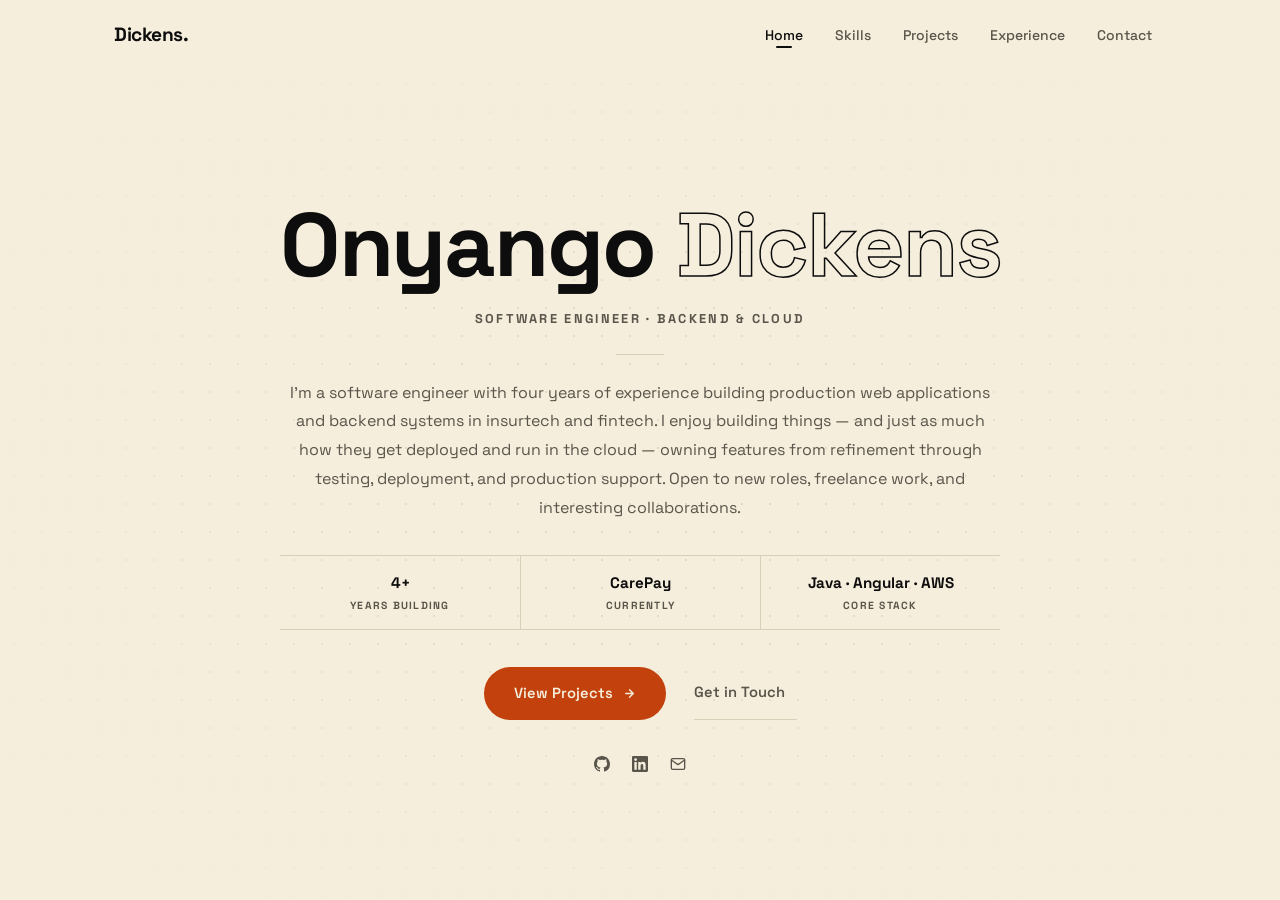
==== commit 06555fed: "Update portfolio from CV and refresh design - Add missing CV details: CarePay Software Engineer role" ====
--- a/index.html
+++ b/index.html
@@ -37,20 +37,34 @@
     <section class="hero">
       <div class="hero-inner">
 
-        <h1 class="hero-name">Onyango <em>Dickens</em></h1>
+        <h1 class="hero-name hero-anim" style="--d:1">Onyango <em>Dickens</em></h1>
 
-        <div class="hero-rule"></div>
+        <p class="hero-role hero-anim" style="--d:2">Software Engineer · Backend &amp; Cloud</p>
 
-        <p class="hero-bio">
-          I'm a software engineer who enjoys building things — and just as much how those things get deployed and run in the cloud. Open to new roles, freelance work, and interesting collaborations.
+        <div class="hero-rule hero-anim" style="--d:2"></div>
+
+        <p class="hero-bio hero-anim" style="--d:3">
+          I'm a software engineer with four years of experience building production web applications and backend systems in insurtech and fintech. I enjoy building things — and just as much how they get deployed and run in the cloud — owning features from refinement through testing, deployment, and production support. Open to new roles, freelance work, and interesting collaborations.
         </p>
 
-        <div class="hero-actions">
+        <ul class="hero-facts hero-anim" style="--d:4">
+          <li><strong>4+</strong><span>Years building</span></li>
+          <li><strong>CarePay</strong><span>Currently</span></li>
+          <li><strong>Java · Angular · AWS</strong><span>Core stack</span></li>
+        </ul>
+
+        <div class="hero-actions hero-anim" style="--d:5">
           <a href="projects.html" class="btn-hero-primary">
             View Projects
             <svg width="13" height="13" viewBox="0 0 24 24" fill="none" stroke="currentColor" stroke-width="2.5" stroke-linecap="round" stroke-linejoin="round"><path d="M5 12h14M12 5l7 7-7 7"/></svg>
           </a>
           <a href="contact.html" class="btn-hero-secondary">Get in Touch</a>
+        </div>
+
+        <div class="hero-social hero-anim" style="--d:6">
+          <a href="https://github.com/d-kens" target="_blank" rel="noopener" aria-label="GitHub"><svg width="16" height="16" viewBox="0 0 24 24" fill="currentColor" aria-hidden="true"><path d="M12 0C5.37 0 0 5.37 0 12c0 5.31 3.435 9.795 8.205 11.385.6.105.825-.255.825-.57 0-.285-.015-1.23-.015-2.235-3.015.555-3.795-.735-4.035-1.41-.135-.345-.72-1.41-1.23-1.695-.42-.225-1.02-.78-.015-.795.945-.015 1.62.87 1.845 1.23 1.08 1.815 2.805 1.305 3.495.99.105-.78.42-1.305.765-1.605-2.67-.3-5.46-1.335-5.46-5.925 0-1.305.465-2.385 1.23-3.225-.12-.3-.54-1.53.12-3.18 0 0 1.005-.315 3.3 1.23.96-.27 1.98-.405 3-.405s2.04.135 3 .405c2.295-1.56 3.3-1.23 3.3-1.23.66 1.65.24 2.88.12 3.18.765.84 1.23 1.905 1.23 3.225 0 4.605-2.805 5.625-5.475 5.925.435.375.81 1.095.81 2.22 0 1.605-.015 2.895-.015 3.3 0 .315.225.69.825.57A12.02 12.02 0 0024 12c0-6.63-5.37-12-12-12z"/></svg></a>
+          <a href="https://www.linkedin.com/in/onyango-dickens/" target="_blank" rel="noopener" aria-label="LinkedIn"><svg width="16" height="16" viewBox="0 0 24 24" fill="currentColor" aria-hidden="true"><path d="M20.447 20.452h-3.554v-5.569c0-1.328-.027-3.037-1.852-3.037-1.853 0-2.136 1.445-2.136 2.939v5.667H9.351V9h3.414v1.561h.046c.477-.9 1.637-1.85 3.37-1.85 3.601 0 4.267 2.37 4.267 5.455v6.286zM5.337 7.433a2.062 2.062 0 01-2.063-2.065 2.064 2.064 0 112.063 2.065zm1.782 13.019H3.555V9h3.564v11.452zM22.225 0H1.771C.792 0 0 .774 0 1.729v20.542C0 23.227.792 24 1.771 24h20.451C23.2 24 24 23.227 24 22.271V1.729C24 .774 23.2 0 22.222 0h.003z"/></svg></a>
+          <a href="mailto:omondikens1@gmail.com" aria-label="Email"><svg width="16" height="16" viewBox="0 0 24 24" fill="none" stroke="currentColor" stroke-width="2" stroke-linecap="round" stroke-linejoin="round" aria-hidden="true"><path d="M4 4h16c1.1 0 2 .9 2 2v12c0 1.1-.9 2-2 2H4c-1.1 0-2-.9-2-2V6c0-1.1.9-2 2-2z"/><polyline points="22,6 12,13 2,6"/></svg></a>
         </div>
 
       </div>
--- a/styles.css
+++ b/styles.css
@@ -1,24 +1,26 @@
 /* ===== ROOT & RESET ===== */
 :root {
-  --bg: #f9f6f1;
-  --bg-alt: #f2ede6;
-  --bg-dark: #1c1007;
-  --text: #1c1410;
-  --text-muted: #7c6f63;
-  --text-inv: #f9f6f1;
-  --accent: #c84b31;
-  --accent-d: #a83922;
-  --accent-l: #fdeee9;
-  --accent2: #e8a090;
-  --border: #e6ddd4;
-  --card: #f9f6f1;
+  --bg: #f5eedc;
+  --bg-alt: #ece3cc;
+  --bg-dark: #0d0d0d;
+  --text: #0d0d0d;
+  --text-muted: #5a554b;
+  --text-inv: #f5eedc;
+  --accent: #0d0d0d;
+  --accent-d: #2b2b2b;
+  --accent-l: #ece3cc;
+  --accent2: #5a554b;
+  --border: #d9cfb6;
+  --card: #f5eedc;
+  --btn: #c2410c;
+  --btn-d: #9a3412;
   --nav-h: 70px;
   --max: 1100px;
   --r: 12px;
   --r-sm: 8px;
   --shadow-sm: 0 1px 4px rgba(0,0,0,0.06);
-  --shadow: 0 4px 24px rgba(28,20,16,0.10);
-  --shadow-lg: 0 20px 40px rgba(28,20,16,0.15);
+  --shadow: 0 4px 24px rgba(13,13,13,0.10);
+  --shadow-lg: 0 20px 40px rgba(13,13,13,0.15);
   --t: 0.25s ease;
 }
 
@@ -152,11 +154,10 @@
 }
 
 /* ===== HERO ===== */
-body[data-page="home"] { overflow: hidden; }
 body[data-page="home"] footer { display: none; }
 
 .hero {
-  height: calc(100vh - var(--nav-h));
+  min-height: calc(100vh - var(--nav-h));
   display: flex;
   align-items: center;
   justify-content: center;
@@ -193,11 +194,78 @@
   line-height: 1.05;
   color: var(--text);
   white-space: nowrap;
-  margin-bottom: 28px;
+  margin-bottom: 16px;
 }
 .hero-name em {
   font-style: normal;
-  color: var(--accent);
+  color: transparent;
+  -webkit-text-stroke: 1.5px var(--text);
+}
+
+.hero-role {
+  font-size: 0.8rem;
+  font-weight: 700;
+  letter-spacing: 0.18em;
+  text-transform: uppercase;
+  color: var(--text-muted);
+  margin-bottom: 24px;
+}
+
+.hero-facts {
+  display: flex;
+  justify-content: center;
+  flex-wrap: wrap;
+  max-width: 720px;
+  margin: 0 auto 36px;
+  border-top: 1px solid var(--border);
+  border-bottom: 1px solid var(--border);
+}
+.hero-facts li {
+  flex: 1 1 140px;
+  display: flex;
+  flex-direction: column;
+  gap: 2px;
+  padding: 14px 12px;
+}
+.hero-facts li + li { border-left: 1px solid var(--border); }
+.hero-facts strong {
+  font-size: 0.95rem;
+  font-weight: 700;
+  color: var(--text);
+  white-space: nowrap;
+}
+.hero-facts span {
+  font-size: 0.65rem;
+  font-weight: 700;
+  letter-spacing: 0.12em;
+  text-transform: uppercase;
+  color: var(--text-muted);
+}
+
+.hero-social {
+  display: flex;
+  justify-content: center;
+  gap: 22px;
+  margin-top: 36px;
+}
+.hero-social a {
+  color: var(--text-muted);
+  display: inline-flex;
+  transition: color var(--t), transform var(--t);
+}
+.hero-social a:hover { color: var(--text); transform: translateY(-2px); }
+
+.hero-anim {
+  opacity: 0;
+  transform: translateY(14px);
+  animation: hero-in 0.7s cubic-bezier(.2,.7,.2,1) forwards;
+  animation-delay: calc(var(--d, 0) * 90ms);
+}
+@keyframes hero-in {
+  to { opacity: 1; transform: none; }
+}
+@media (prefers-reduced-motion: reduce) {
+  .hero-anim { animation: none; opacity: 1; transform: none; }
 }
 
 .hero-rule {
@@ -208,11 +276,11 @@
 }
 
 .hero-bio {
-  font-size: 0.95rem;
-  color: var(--text-muted);
-  max-width: 440px;
-  margin: 0 auto 36px;
-  line-height: 1.85;
+  font-size: 1rem;
+  color: var(--text-muted);
+  max-width: 720px;
+  margin: 0 auto 32px;
+  line-height: 1.8;
 }
 
 /* ===== HERO BUTTONS ===== */
@@ -224,37 +292,31 @@
   align-items: center;
 }
 
-/* Brutalist press button */
+/* Clean pill button */
 .btn-hero-primary {
   display: inline-flex;
   align-items: center;
   gap: 10px;
-  padding: 14px 28px;
-  background: var(--text);
+  padding: 14px 30px;
+  background: var(--btn);
   color: var(--text-inv);
-  border: 1.5px solid var(--text);
-  border-radius: 4px;
-  font-size: 0.78rem;
-  font-weight: 700;
-  letter-spacing: 0.1em;
-  text-transform: uppercase;
+  border: none;
+  border-radius: 99px;
+  font-size: 0.92rem;
+  font-weight: 600;
+  letter-spacing: 0;
   cursor: pointer;
   font-family: inherit;
   white-space: nowrap;
-  box-shadow: 4px 4px 0 0 var(--accent);
-  transition: box-shadow 0.14s ease, transform 0.14s ease;
+  transition: background-color 0.2s ease;
 }
 .btn-hero-primary svg {
   transition: transform 0.22s ease;
   flex-shrink: 0;
 }
-.btn-hero-primary:hover {
-  box-shadow: 1px 1px 0 0 var(--accent);
-  transform: translate(3px, 3px);
-}
-.btn-hero-primary:hover svg {
-  transform: translateX(3px);
-}
+.btn-hero-primary:hover { background: var(--btn-d); }
+.btn-hero-primary:hover svg { transform: translateX(4px); }
+.btn-hero-primary:focus-visible { outline: 2px solid var(--btn); outline-offset: 3px; }
 
 /* Underline-only ghost button with sliding arrow */
 .btn-hero-secondary {
@@ -267,10 +329,8 @@
   border: none;
   border-bottom: 1px solid var(--border);
   border-radius: 0;
-  font-size: 0.78rem;
-  font-weight: 700;
-  letter-spacing: 0.1em;
-  text-transform: uppercase;
+  font-size: 0.92rem;
+  font-weight: 600;
   cursor: pointer;
   font-family: inherit;
   white-space: nowrap;
@@ -284,8 +344,8 @@
   transition: opacity 0.22s ease, transform 0.22s ease;
 }
 .btn-hero-secondary:hover {
-  color: var(--text);
-  border-color: var(--text);
+  color: var(--btn);
+  border-color: var(--btn);
   gap: 10px;
 }
 .btn-hero-secondary:hover::after {
@@ -309,15 +369,15 @@
   font-family: inherit;
 }
 .btn-primary {
-  background: var(--accent);
+  background: var(--btn);
   color: var(--text-inv);
-  border-color: var(--accent);
+  border-color: var(--btn);
 }
 .btn-primary:hover {
-  background: var(--accent-d);
-  border-color: var(--accent-d);
+  background: var(--btn-d);
+  border-color: var(--btn-d);
   transform: translateY(-2px);
-  box-shadow: 0 8px 20px rgba(51,65,85,0.25);
+  box-shadow: 0 8px 20px rgba(13,13,13,0.25);
 }
 .btn-outline {
   background: transparent;
@@ -325,8 +385,8 @@
   border-color: var(--border);
 }
 .btn-outline:hover {
-  border-color: var(--accent);
-  color: var(--accent);
+  border-color: var(--btn);
+  color: var(--btn);
   transform: translateY(-2px);
 }
 
@@ -405,8 +465,30 @@
 .soft-desc { font-size: 0.775rem; color: var(--text-muted); line-height: 1.5; }
 
 /* ===== PROJECTS ===== */
+.proj-filters {
+  display: flex;
+  gap: 8px;
+  flex-wrap: wrap;
+  margin-top: 28px;
+}
+.proj-filter {
+  padding: 7px 18px;
+  border: 1.5px solid var(--border);
+  border-radius: 99px;
+  background: transparent;
+  color: var(--text-muted);
+  font-family: inherit;
+  font-size: 0.82rem;
+  font-weight: 600;
+  cursor: pointer;
+  transition: background-color 0.2s ease, color 0.2s ease, border-color 0.2s ease;
+}
+.proj-filter:hover { border-color: var(--btn); color: var(--btn); }
+.proj-filter.is-active { background: var(--btn); border-color: var(--btn); color: var(--text-inv); }
+.proj-filter:focus-visible { outline: 2px solid var(--btn); outline-offset: 3px; }
+
 .proj-list {
-  max-width: 860px;
+  max-width: 760px;
   margin: 0 auto;
   padding: 0 24px 80px;
   border-top: 1px solid var(--border);
@@ -414,10 +496,11 @@
 .proj-item {
   display: grid;
   grid-template-columns: 32px 1fr;
-  gap: 0 20px;
-  padding: 28px 0;
+  gap: 0 24px;
+  padding: 36px 0;
   border-bottom: 1px solid var(--border);
 }
+.proj-item[hidden] { display: none; }
 .proj-num {
   font-size: 0.7rem;
   font-weight: 700;
@@ -426,18 +509,27 @@
   padding-top: 3px;
   letter-spacing: 0.5px;
 }
+.proj-meta {
+  font-size: 0.68rem;
+  font-weight: 700;
+  text-transform: uppercase;
+  letter-spacing: 1.2px;
+  color: var(--text-muted);
+  margin-bottom: 8px;
+}
 .proj-top {
   display: flex;
   align-items: center;
-  gap: 12px;
+  gap: 16px;
   flex-wrap: wrap;
-  margin-bottom: 10px;
+  margin-bottom: 12px;
 }
 .proj-name {
-  font-size: 1rem;
-  font-weight: 700;
+  font-size: 1.35rem;
+  font-weight: 700;
+  letter-spacing: -0.4px;
+  line-height: 1.25;
   margin: 0;
-  white-space: nowrap;
 }
 .proj-wip {
   font-size: 0.65rem;
@@ -451,118 +543,116 @@
   letter-spacing: 0.02em;
   text-transform: uppercase;
 }
-.proj-chips { display: flex; gap: 6px; flex-wrap: wrap; }
 .proj-actions {
   display: flex;
-  gap: 16px;
+  gap: 8px;
   margin-left: auto;
 }
 .proj-link {
   display: inline-flex;
   align-items: center;
-  gap: 5px;
-  font-size: 0.8rem;
+  gap: 6px;
+  padding: 6px 14px;
+  border: 1.5px solid var(--border);
+  border-radius: 99px;
+  font-size: 0.78rem;
   font-weight: 600;
-  color: var(--text-muted);
-  transition: color 0.2s ease;
-}
-.proj-link:hover { color: var(--text); }
+  color: var(--text);
+  transition: color 0.2s ease, border-color 0.2s ease;
+}
+.proj-link:hover, .proj-link:focus-visible { color: var(--btn); border-color: var(--btn); outline: none; }
 .proj-desc {
+  font-size: 0.92rem;
+  color: var(--text-muted);
+  line-height: 1.75;
+}
+.proj-highlights {
+  margin-top: 14px;
+  display: flex;
+  flex-direction: column;
+  gap: 6px;
+}
+.proj-highlights li {
+  position: relative;
+  padding-left: 20px;
   font-size: 0.875rem;
-  color: var(--text-muted);
-  line-height: 1.75;
-}
+  line-height: 1.65;
+  color: var(--text);
+}
+.proj-highlights li::before {
+  content: '';
+  position: absolute;
+  left: 0; top: 0.75em;
+  width: 10px; height: 1.5px;
+  background: var(--text);
+}
+.proj-stack {
+  margin-top: 16px;
+  font-size: 0.82rem;
+  font-weight: 600;
+  color: var(--text);
+}
+.proj-stack span {
+  font-size: 0.65rem;
+  font-weight: 700;
+  text-transform: uppercase;
+  letter-spacing: 1.2px;
+  color: var(--text-muted);
+  margin-right: 10px;
+}
+.proj-chips { display: flex; gap: 6px; flex-wrap: wrap; margin-top: 16px; }
 
 @media (max-width: 600px) {
   .proj-item {
     grid-template-columns: 24px 1fr;
     gap: 0 14px;
-    padding: 22px 0;
+    padding: 28px 0;
   }
-  .proj-name { white-space: normal; }
+  .proj-name { font-size: 1.15rem; }
   .proj-top {
     flex-direction: column;
     align-items: flex-start;
     gap: 10px;
-    margin-bottom: 12px;
   }
   .proj-actions { margin-left: 0; }
 }
 
 /* ===== EXPERIENCE TIMELINE ===== */
 .tl-wrap {
-  max-width: 680px;
+  max-width: 760px;
   margin: 0 auto;
   padding: 0 24px 80px;
 }
+.tl-section-gap { padding-top: 24px; }
 .tl-item {
   position: relative;
-  padding-left: 24px;
-  padding-bottom: 40px;
+  padding-left: 36px;
+  padding-bottom: 56px;
 }
 .tl-item:last-child { padding-bottom: 0; }
 .tl-item::before {
   content: '';
   position: absolute;
-  left: 3px;
-  top: 13px;
+  left: 6px;
+  top: 22px;
   bottom: 0;
-  width: 1px;
+  width: 1.5px;
   background: var(--border);
 }
 .tl-item:last-child::before { display: none; }
 .tl-dot {
   position: absolute;
   left: 0;
-  top: 5px;
-  width: 7px;
-  height: 7px;
+  top: 8px;
+  width: 14px;
+  height: 14px;
   border-radius: 50%;
-  background: var(--accent);
-}
+  border: 2px solid var(--text);
+  background: var(--bg);
+}
+.tl-item--current .tl-dot { background: var(--text); box-shadow: 0 0 0 4px var(--bg-alt); }
+
 .tl-company-head {
-  display: flex;
-  align-items: baseline;
-  justify-content: space-between;
-  gap: 12px;
-  flex-wrap: wrap;
-  margin-bottom: 14px;
-}
-.tl-company-name {
-  font-size: 0.95rem;
-  font-weight: 700;
-  color: var(--text);
-}
-.tl-tenure {
-  font-size: 0.75rem;
-  color: var(--text-muted);
-  white-space: nowrap;
-}
-.tl-roles { display: flex; flex-direction: column; }
-.tl-role-item {
-  padding: 14px 0;
-  border-top: 1px solid var(--border);
-}
-.tl-role-item:last-child { padding-bottom: 0; }
-.tl-role-header {
-  display: flex;
-  align-items: baseline;
-  justify-content: space-between;
-  gap: 12px;
-  flex-wrap: wrap;
-  margin-bottom: 6px;
-}
-.tl-role-title {
-  font-size: 0.875rem;
-  font-weight: 600;
-  color: var(--text);
-}
-.tl-date {
-  font-size: 0.75rem;
-  color: var(--text-muted);
-  white-space: nowrap;
-}
-.tl-single-head {
   display: flex;
   align-items: baseline;
   justify-content: space-between;
@@ -570,41 +660,120 @@
   flex-wrap: wrap;
   margin-bottom: 4px;
 }
+.tl-company-name {
+  font-size: 1.35rem;
+  font-weight: 700;
+  letter-spacing: -0.4px;
+  line-height: 1.3;
+  color: var(--text);
+  margin: 0;
+}
+.tl-tenure {
+  font-size: 0.78rem;
+  font-weight: 600;
+  color: var(--text-muted);
+  white-space: nowrap;
+}
 .tl-company-sub {
   display: block;
-  font-size: 0.8rem;
-  color: var(--text-muted);
-  font-weight: 500;
+  font-size: 0.72rem;
+  font-weight: 700;
+  text-transform: uppercase;
+  letter-spacing: 1.2px;
+  color: var(--text-muted);
+  margin-bottom: 18px;
+}
+
+.tl-roles { display: flex; flex-direction: column; }
+.tl-role-item {
+  position: relative;
+  padding: 20px 0 20px 20px;
+  border-top: 1px solid var(--border);
+}
+.tl-role-item:last-child { padding-bottom: 0; }
+.tl-role-dot {
+  position: absolute;
+  left: 0;
+  top: 29px;
+  width: 7px;
+  height: 7px;
+  border-radius: 50%;
+  background: var(--text-muted);
+  opacity: 0.5;
+}
+.tl-role-header {
+  display: flex;
+  align-items: baseline;
+  justify-content: space-between;
+  gap: 12px;
+  flex-wrap: wrap;
+  margin-bottom: 8px;
+}
+.tl-role-title {
+  font-size: 1rem;
+  font-weight: 700;
+  color: var(--text);
+}
+.tl-date {
+  font-size: 0.78rem;
+  color: var(--text-muted);
+  white-space: nowrap;
+}
+.tl-badge {
+  display: inline-block;
+  margin-left: 8px;
+  padding: 2px 10px;
+  border-radius: 99px;
+  background: var(--text);
+  color: var(--text-inv);
+  font-size: 0.62rem;
+  font-weight: 700;
+  letter-spacing: 0.08em;
+  text-transform: uppercase;
+  vertical-align: 2px;
+}
+.tl-badge--muted { background: transparent; color: var(--text-muted); border: 1.5px solid var(--border); }
+.tl-focus {
+  font-size: 0.7rem;
+  font-weight: 700;
+  text-transform: uppercase;
+  letter-spacing: 1.2px;
+  color: var(--text-muted);
+  margin-bottom: 8px;
+}
+.tl-desc {
+  font-size: 0.9rem;
+  color: var(--text-muted);
+  line-height: 1.75;
   margin-bottom: 10px;
-}
-.tl-desc {
-  font-size: 0.875rem;
-  color: var(--text-muted);
-  line-height: 1.75;
-  margin-bottom: 8px;
 }
 .tl-achievements {
   list-style: none;
   display: flex;
   flex-direction: column;
-  gap: 6px;
+  gap: 8px;
 }
 .tl-achievements li {
-  font-size: 0.845rem;
-  color: var(--text-muted);
-  line-height: 1.6;
-  padding-left: 14px;
+  font-size: 0.875rem;
+  color: var(--text);
+  line-height: 1.65;
+  padding-left: 20px;
   position: relative;
 }
 .tl-achievements li::before {
-  content: '–';
+  content: '';
   position: absolute;
-  left: 0;
-  color: var(--text-muted);
-}
+  left: 0; top: 0.78em;
+  width: 10px; height: 1.5px;
+  background: var(--text);
+}
+.tl-tags { display: flex; flex-wrap: wrap; gap: 6px; margin-top: 14px; }
 
 @media (max-width: 540px) {
-  .tl-company-head, .tl-single-head, .tl-role-header { flex-direction: column; gap: 2px; }
+  .tl-item { padding-left: 28px; }
+  .tl-company-name { font-size: 1.15rem; }
+  .tl-company-head, .tl-role-header { flex-direction: column; gap: 2px; }
+  .tl-role-item { padding-left: 16px; }
 }
 
 /* ===== CONTACT ===== */
@@ -612,35 +781,128 @@
   display: flex;
   align-items: center;
   justify-content: center;
-  padding: 40px 24px;
+  padding: calc(var(--nav-h) + 40px) 24px 64px;
 }
 .contact-wrap {
   width: 100%;
-  max-width: 440px;
-}
-.contact-head { margin-bottom: 28px; }
-.contact-head h1 {
-  font-size: clamp(1.8rem, 5vw, 2.6rem);
+  max-width: 960px;
+  display: grid;
+  grid-template-columns: 1fr 1.05fr;
+  gap: 64px;
+  align-items: center;
+}
+.contact-title {
+  font-size: clamp(2.2rem, 6vw, 3.6rem);
   font-weight: 800;
   letter-spacing: -1.5px;
-  line-height: 1.1;
-  margin-bottom: 10px;
-}
-.contact-head h1 em { font-style: normal; color: var(--accent); }
-.contact-head p { font-size: 0.925rem; color: var(--text-muted); line-height: 1.75; }
-.contact-rule { width: 40px; height: 1px; background: var(--border); margin: 24px 0; }
-.contact-items { display: flex; flex-direction: column; gap: 18px; margin-bottom: 28px; }
-.contact-item { display: flex; align-items: center; gap: 14px; }
+  line-height: 1.05;
+  margin-bottom: 16px;
+}
+.contact-title em {
+  font-style: normal;
+  color: transparent;
+  -webkit-text-stroke: 1.5px var(--text);
+}
+.contact-lead {
+  font-size: 0.95rem;
+  color: var(--text-muted);
+  line-height: 1.75;
+  max-width: 400px;
+  margin-bottom: 24px;
+}
+.contact-topics {
+  display: flex;
+  flex-direction: column;
+  gap: 8px;
+  margin-bottom: 32px;
+}
+.contact-topics li {
+  position: relative;
+  padding-left: 22px;
+  font-size: 0.875rem;
+  font-weight: 500;
+  color: var(--text);
+}
+.contact-topics li::before {
+  content: '';
+  position: absolute;
+  left: 0; top: 0.7em;
+  width: 12px; height: 1.5px;
+  background: var(--text);
+}
+
+.contact-list { border-top: 1px solid var(--border); }
+.c-row {
+  position: relative;
+  border-bottom: 1px solid var(--border);
+}
+.c-link {
+  display: flex;
+  align-items: center;
+  gap: 16px;
+  padding: 18px 16px;
+  transition: background-color var(--t), color var(--t);
+}
 .c-icon {
-  width: 38px; height: 38px; flex-shrink: 0;
-  border-radius: var(--r-sm); background: var(--accent-l);
+  width: 40px; height: 40px; flex-shrink: 0;
+  border-radius: var(--r-sm);
+  border: 1.5px solid var(--text);
   display: flex; align-items: center; justify-content: center;
-  color: var(--accent);
-}
-.c-label { font-size: 0.68rem; font-weight: 700; text-transform: uppercase; letter-spacing: 1px; color: var(--text-muted); margin-bottom: 2px; }
-.c-value { font-weight: 600; font-size: 0.9rem; }
-a.c-value { transition: var(--t); }
-a.c-value:hover { color: var(--accent); }
+  color: var(--text);
+  transition: background-color var(--t), color var(--t), border-color var(--t);
+}
+.c-text { display: flex; flex-direction: column; min-width: 0; flex: 1; }
+.c-label { font-size: 0.68rem; font-weight: 700; text-transform: uppercase; letter-spacing: 1px; color: var(--text-muted); margin-bottom: 2px; transition: color var(--t); }
+.c-value { font-weight: 600; font-size: 0.95rem; overflow-wrap: anywhere; }
+.c-arrow { flex-shrink: 0; opacity: 0.35; transition: opacity var(--t), transform var(--t); }
+
+.c-link:hover, .c-link:focus-visible { background: var(--text); color: var(--text-inv); outline: none; }
+.c-link:hover .c-icon, .c-link:focus-visible .c-icon { border-color: var(--text-inv); color: var(--text-inv); }
+.c-link:hover .c-label, .c-link:focus-visible .c-label { color: var(--text-inv); opacity: 0.7; }
+.c-link:hover .c-arrow, .c-link:focus-visible .c-arrow { opacity: 1; transform: translate(2px, -2px); }
+
+.c-row:has(.c-copy) .c-link { padding-right: 104px; }
+.c-row:has(.c-copy) .c-arrow { display: none; }
+.c-copy {
+  position: absolute;
+  right: 16px; top: 50%;
+  transform: translateY(-50%);
+  padding: 6px 14px;
+  border: 1.5px solid var(--text);
+  border-radius: 99px;
+  background: var(--bg);
+  color: var(--text);
+  font-family: inherit;
+  font-size: 0.68rem;
+  font-weight: 700;
+  letter-spacing: 0.1em;
+  text-transform: uppercase;
+  cursor: pointer;
+  transition: background-color var(--t), color var(--t);
+}
+.c-copy:hover, .c-copy:focus-visible { background: var(--btn); color: var(--text-inv); border-color: var(--btn); }
+
+.c-toast {
+  position: fixed;
+  left: 50%; bottom: 32px;
+  transform: translate(-50%, 16px);
+  padding: 10px 18px;
+  border-radius: 99px;
+  background: var(--text);
+  color: var(--text-inv);
+  font-size: 0.8rem;
+  font-weight: 600;
+  opacity: 0;
+  pointer-events: none;
+  transition: opacity var(--t), transform var(--t);
+  z-index: 200;
+}
+.c-toast.show { opacity: 1; transform: translate(-50%, 0); }
+
+@media (max-width: 800px) {
+  .contact-wrap { grid-template-columns: 1fr; gap: 40px; }
+  body[data-page="contact"] main { align-items: flex-start; }
+}
 
 /* ===== FOOTER ===== */
 footer {
@@ -666,7 +928,7 @@
   display: none;
   position: fixed;
   inset: 0;
-  background: rgba(15,23,42,0.35);
+  background: rgba(13,13,13,0.35);
   backdrop-filter: blur(2px);
   -webkit-backdrop-filter: blur(2px);
   z-index: 99;
@@ -736,6 +998,9 @@
 @media (max-width: 540px) {
   .page-header { padding: 36px 20px 8px; }
   .hero-name { white-space: normal; }
+  .hero-facts li + li { border-left: none; }
+  .hero-facts li { flex-basis: 100%; padding: 10px 12px; }
+  .hero-facts li + li { border-top: 1px solid var(--border); }
 }
 
 /* ===== SKILLS — TABLE LAYOUT ===== */
@@ -768,8 +1033,8 @@
 
 .sk-row {
   display: grid;
-  grid-template-columns: 32px 148px 1fr;
-  align-items: center;
+  grid-template-columns: 32px 220px 1fr;
+  align-items: start;
   gap: 24px;
   padding: 26px 0;
   border-bottom: 1px solid var(--border);
@@ -815,6 +1080,54 @@
   color: var(--accent-d);
   background: var(--accent-l);
 }
+
+.sk-num { padding-top: 3px; }
+.sk-cat-wrap { display: flex; flex-direction: column; gap: 6px; }
+.sk-desc {
+  font-size: 0.8rem;
+  line-height: 1.55;
+  color: var(--text-muted);
+}
+.sk-tags { padding-top: 1px; }
+
+.sk-tag--core,
+.sk-row:hover .sk-tag--core {
+  background: var(--text);
+  border-color: var(--text);
+  color: var(--text-inv);
+}
+
+.sk-intro {
+  margin-top: 16px;
+  max-width: 560px;
+  font-size: 0.95rem;
+  line-height: 1.75;
+  color: var(--text-muted);
+}
+.sk-legend {
+  display: flex;
+  flex-wrap: wrap;
+  gap: 20px;
+  margin-top: 24px;
+}
+.sk-legend-item {
+  display: inline-flex;
+  align-items: center;
+  gap: 8px;
+  font-size: 0.72rem;
+  font-weight: 600;
+  text-transform: uppercase;
+  letter-spacing: 1px;
+  color: var(--text-muted);
+}
+.sk-swatch {
+  width: 22px;
+  height: 12px;
+  border-radius: 99px;
+  border: 1.5px solid var(--border);
+  background: var(--bg-alt);
+}
+.sk-swatch--core { background: var(--text); border-color: var(--text); }
 
 @media (max-width: 600px) {
   .sk-row {
@@ -823,5 +1136,6 @@
     gap: 12px 16px;
     padding: 20px 0;
   }
-  .sk-tags { grid-column: 1 / -1; }
-}
+  .sk-tags { grid-column: 1 / -1; padding-top: 0; }
+  .sk-num { padding-top: 2px; }
+}
